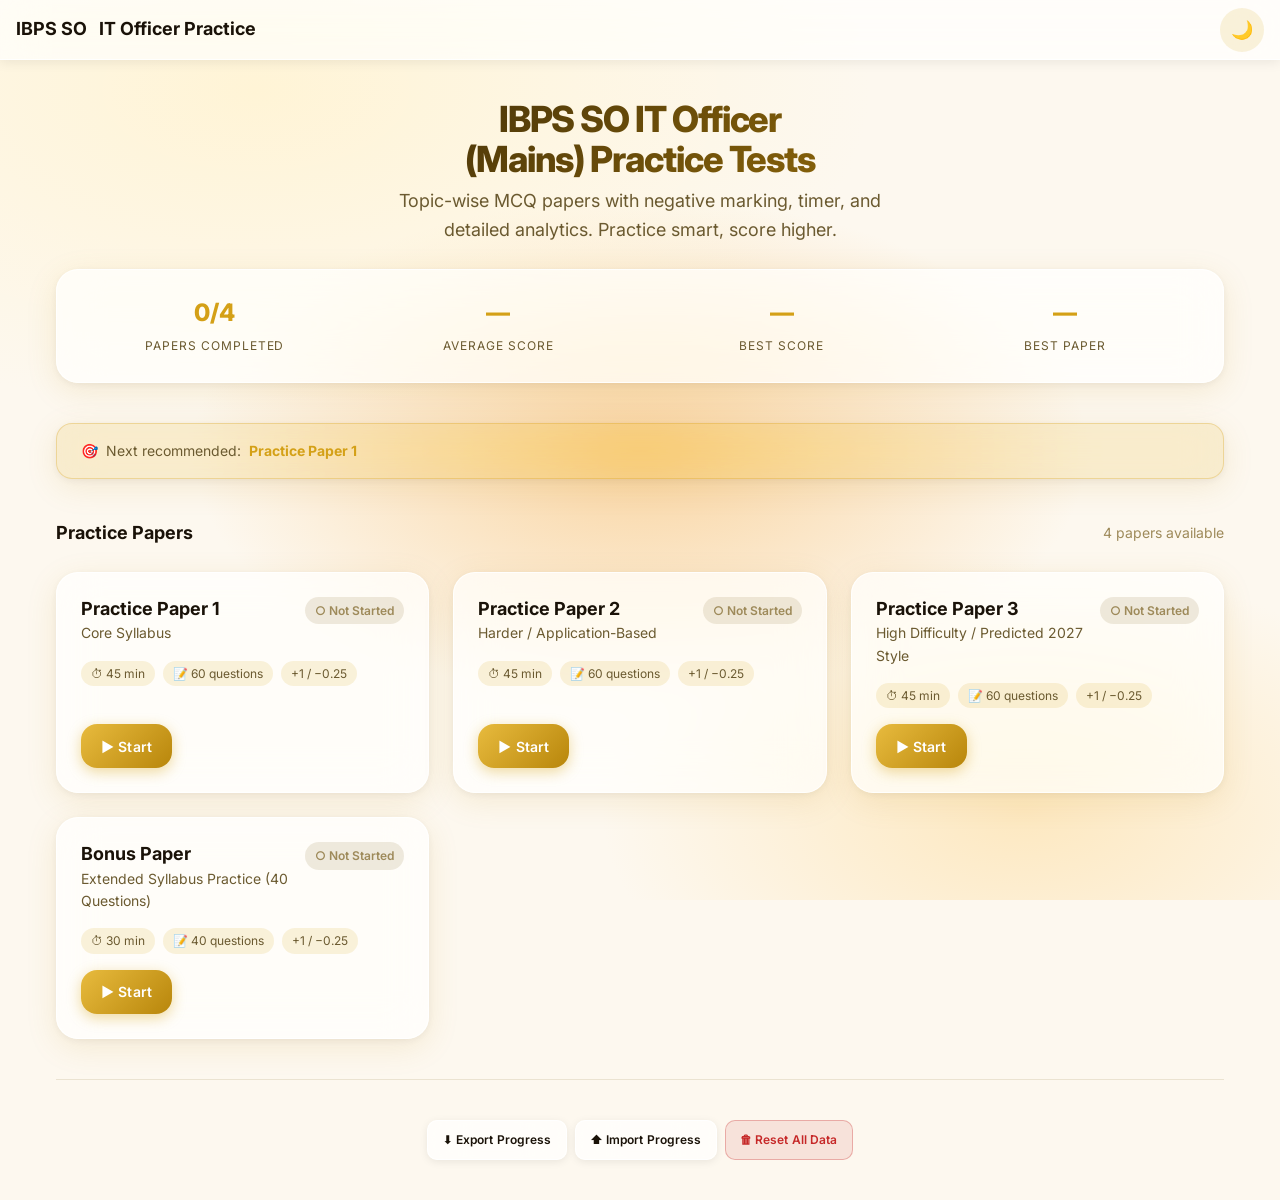
==== index.html @ 79eb33b2 "first commit" ====
<!DOCTYPE html>
<html lang="en" data-theme="light">
<head>
  <meta charset="UTF-8">
  <meta name="viewport" content="width=device-width, initial-scale=1, viewport-fit=cover">
  <meta name="description" content="IBPS SO IT Officer Mains Practice Tests – MCQ exam practice">
  <title>IBPS SO IT Officer – Practice Tests</title>
  <link rel="preconnect" href="https://fonts.googleapis.com">
  <link rel="preconnect" href="https://fonts.gstatic.com" crossorigin>
  <link href="https://fonts.googleapis.com/css2?family=Inter:wght@400;500;600;700;800;900&display=swap" rel="stylesheet">
  <link rel="stylesheet" href="css/style.css">
</head>
<body>

  <!-- Top Navigation -->
  <header class="topbar" role="banner">
    <a href="index.html" class="topbar-brand" aria-label="Home">
      <span>IBPS SO</span>&nbsp;IT Officer Practice
    </a>
    <div class="topbar-actions">
      <button class="theme-toggle" id="theme-toggle" aria-label="Toggle dark mode" title="Toggle dark/light mode">🌙</button>
    </div>
  </header>

  <!-- Hero -->
  <div class="container">
    <section class="home-hero" aria-labelledby="hero-title">
      <h1 id="hero-title">IBPS SO IT Officer<br>(Mains) Practice Tests</h1>
      <p>Topic-wise MCQ papers with negative marking, timer, and detailed analytics. Practice smart, score higher.</p>
    </section>

    <!-- Dynamic content renders here -->
    <main id="app" role="main" aria-live="polite">
      <!-- home.js renders here -->
    </main>
  </div>

  <!-- Toast container (injected by App) -->

  <script src="js/app.js"></script>
  <script src="js/home.js"></script>
</body>
</html>
---- css/style.css ----
/* ============================================================
   IBPS SO IT Officer – Mock Test
   css/style.css  |  All styles, light + dark, responsive
   ============================================================ */

/* ── 1. CSS Custom Properties ─────────────────────────────── */
:root {
  /* Gold accent palette */
  --gold-100: #fff8e7;
  --gold-200: #fcefc7;
  --gold-300: #f5d685;
  --gold-400: #e8bb3e;
  --gold-500: #d4a017;
  --gold-600: #b8860b;
  --gold-700: #8b6508;

  /* Neutral palette */
  --bg-base:        #fdf8ef;
  --bg-gradient-1:  #fff4d6;
  --bg-gradient-2:  #fde8c0;
  --bg-gradient-3:  #f9d4a0;

  --glass-bg:       rgba(255, 255, 255, 0.72);
  --glass-bg-dark:  rgba(255, 255, 255, 0.55);
  --glass-border:   rgba(255, 255, 255, 0.85);
  --glass-shadow:   0 8px 32px rgba(180, 130, 20, 0.12), 0 2px 8px rgba(0,0,0,0.06);
  --glass-blur:     blur(22px) saturate(160%);

  --text-primary:   #1a1208;
  --text-secondary: #6b5a30;
  --text-muted:     #9e8a5a;
  --text-on-gold:   #fff;

  /* Semantic */
  --accent:         var(--gold-500);
  --accent-hover:   var(--gold-600);
  --accent-light:   rgba(212, 160, 23, 0.14);
  --accent-glow:    0 0 0 3px rgba(212, 160, 23, 0.28);

  --success:   #2e7d32;
  --success-bg: rgba(46, 125, 50, 0.1);
  --danger:    #c62828;
  --danger-bg: rgba(198, 40, 40, 0.1);
  --warning:   #e65100;
  --warning-bg: rgba(230, 81, 0, 0.1);
  --info:      #1565c0;
  --info-bg:   rgba(21, 101, 192, 0.1);

  /* Palette dot states */
  --q-not-visited:  rgba(158, 138, 90, 0.18);
  --q-not-answered: #ef9a9a;
  --q-answered:     #a5d6a7;
  --q-marked:       #90caf9;
  --q-marked-answered: #ce93d8;

  /* Radius & spacing */
  --radius-sm:  10px;
  --radius-md:  16px;
  --radius-lg:  22px;
  --radius-xl:  28px;

  --space-xs:  4px;
  --space-sm:  8px;
  --space-md:  16px;
  --space-lg:  24px;
  --space-xl:  40px;

  /* Typography */
  --font: -apple-system, "SF Pro Display", "Inter", system-ui, sans-serif;
  --text-xs:   clamp(11px, 1.5vw, 12px);
  --text-sm:   clamp(13px, 1.8vw, 14px);
  --text-base: clamp(14px, 2vw,   16px);
  --text-md:   clamp(16px, 2.5vw, 18px);
  --text-lg:   clamp(20px, 3vw,   24px);
  --text-xl:   clamp(26px, 4vw,   36px);

  /* Transitions */
  --ease: cubic-bezier(0.25, 0.1, 0.25, 1);
  --trans-fast: 150ms var(--ease);
  --trans-base: 220ms var(--ease);
  --trans-slow: 350ms var(--ease);
}

/* ── Dark Mode ─────────────────────────────────────────────── */
[data-theme="dark"] {
  --bg-base:        #1a1408;
  --bg-gradient-1:  #1f180a;
  --bg-gradient-2:  #251c0c;
  --bg-gradient-3:  #2c2210;

  --glass-bg:       rgba(35, 25, 8, 0.78);
  --glass-bg-dark:  rgba(35, 25, 8, 0.65);
  --glass-border:   rgba(255, 220, 100, 0.12);
  --glass-shadow:   0 8px 32px rgba(0,0,0,0.5), 0 2px 8px rgba(0,0,0,0.3);

  --text-primary:   #f5e8c8;
  --text-secondary: #c8aa70;
  --text-muted:     #8a7250;

  --accent:         var(--gold-400);
  --accent-hover:   var(--gold-300);
  --accent-light:   rgba(232, 187, 62, 0.15);

  --q-not-visited:  rgba(255, 220, 100, 0.08);
  --q-not-answered: #b71c1c;
  --q-answered:     #1b5e20;
  --q-marked:       #0d47a1;
  --q-marked-answered: #6a1b9a;

  --success:    #81c784;
  --success-bg: rgba(129, 199, 132, 0.12);
  --danger:     #ef9a9a;
  --danger-bg:  rgba(239, 154, 154, 0.12);
  --warning:    #ffcc80;
  --warning-bg: rgba(255, 204, 128, 0.12);
  --info:       #90caf9;
  --info-bg:    rgba(144, 202, 249, 0.12);
}

/* ── 2. Reset & Base ──────────────────────────────────────── */
*, *::before, *::after { box-sizing: border-box; margin: 0; padding: 0; }

html {
  font-size: 16px;
  scroll-behavior: smooth;
  -webkit-text-size-adjust: 100%;
}

body {
  font-family: var(--font);
  font-size: var(--text-base);
  color: var(--text-primary);
  background: var(--bg-base);
  background-image:
    radial-gradient(ellipse 80% 60% at 20% 10%, var(--bg-gradient-1) 0%, transparent 60%),
    radial-gradient(ellipse 60% 50% at 80% 90%, var(--bg-gradient-2) 0%, transparent 55%),
    radial-gradient(ellipse 50% 40% at 50% 50%, var(--bg-gradient-3) 0%, transparent 70%);
  background-attachment: fixed;
  min-height: 100vh;
  line-height: 1.6;
  transition: background-color var(--trans-slow), color var(--trans-slow);
  -webkit-font-smoothing: antialiased;
}

a { color: var(--accent); text-decoration: none; transition: color var(--trans-fast); }
a:hover { color: var(--accent-hover); }

button { cursor: pointer; font-family: inherit; }
input, select, textarea { font-family: inherit; }

img, svg { max-width: 100%; display: block; }

:focus-visible {
  outline: 2px solid var(--accent);
  outline-offset: 3px;
  border-radius: var(--radius-sm);
}

/* Reduced motion */
@media (prefers-reduced-motion: reduce) {
  *, *::before, *::after {
    animation-duration: 0.01ms !important;
    transition-duration: 0.01ms !important;
  }
}

/* ── 3. Layout Helpers ────────────────────────────────────── */
.container {
  width: 100%;
  max-width: 1200px;
  margin-inline: auto;
  padding-inline: var(--space-md);
}

.sr-only {
  position: absolute; width: 1px; height: 1px;
  padding: 0; margin: -1px; overflow: hidden;
  clip: rect(0,0,0,0); white-space: nowrap; border: 0;
}

.flex { display: flex; }
.flex-col { flex-direction: column; }
.items-center { align-items: center; }
.justify-between { justify-content: space-between; }
.gap-sm { gap: var(--space-sm); }
.gap-md { gap: var(--space-md); }
.gap-lg { gap: var(--space-lg); }

/* ── 4. Glass Card ────────────────────────────────────────── */
.glass {
  background: var(--glass-bg);
  -webkit-backdrop-filter: var(--glass-blur);
  backdrop-filter: var(--glass-blur);
  border: 1px solid var(--glass-border);
  border-radius: var(--radius-lg);
  box-shadow: var(--glass-shadow);
}

/* Fallback when backdrop-filter unsupported */
@supports not (backdrop-filter: blur(1px)) {
  .glass {
    background: color-mix(in srgb, var(--bg-base) 90%, transparent);
    box-shadow: var(--glass-shadow);
  }
}

/* ── 5. Buttons ───────────────────────────────────────────── */
.btn {
  display: inline-flex;
  align-items: center;
  justify-content: center;
  gap: 6px;
  padding: 10px 20px;
  border: none;
  border-radius: var(--radius-md);
  font-size: var(--text-sm);
  font-weight: 600;
  letter-spacing: 0.01em;
  transition:
    transform var(--trans-fast),
    box-shadow var(--trans-base),
    background var(--trans-fast),
    color var(--trans-fast);
  min-height: 44px;
  white-space: nowrap;
  user-select: none;
}
.btn:active { transform: scale(0.97); }

.btn-primary {
  background: linear-gradient(135deg, var(--gold-400), var(--gold-600));
  color: var(--text-on-gold);
  box-shadow: 0 4px 14px rgba(212,160,23,0.4);
}
.btn-primary:hover {
  transform: translateY(-2px);
  box-shadow: 0 8px 20px rgba(212,160,23,0.5);
  background: linear-gradient(135deg, var(--gold-300), var(--gold-500));
}

.btn-secondary {
  background: var(--glass-bg);
  -webkit-backdrop-filter: var(--glass-blur);
  backdrop-filter: var(--glass-blur);
  color: var(--text-primary);
  border: 1px solid var(--glass-border);
  box-shadow: 0 2px 8px rgba(0,0,0,0.08);
}
.btn-secondary:hover {
  transform: translateY(-2px);
  box-shadow: 0 6px 16px rgba(0,0,0,0.12);
  background: var(--glass-bg-dark);
}

.btn-danger {
  background: var(--danger-bg);
  color: var(--danger);
  border: 1px solid color-mix(in srgb, var(--danger) 30%, transparent);
}
.btn-danger:hover {
  background: var(--danger);
  color: #fff;
  transform: translateY(-2px);
}

.btn-ghost {
  background: transparent;
  color: var(--text-secondary);
  border: 1px solid color-mix(in srgb, var(--text-secondary) 25%, transparent);
}
.btn-ghost:hover {
  background: var(--accent-light);
  color: var(--accent);
  border-color: var(--accent);
}

.btn-sm { padding: 8px 14px; font-size: var(--text-xs); min-height: 40px; border-radius: var(--radius-sm); }
@media (pointer: coarse), (max-width: 639px) {
  .btn-sm { min-height: 44px; padding: 10px 16px; }
}
.btn-lg { padding: 14px 28px; font-size: var(--text-md); min-height: 52px; border-radius: var(--radius-lg); }
.btn-full { width: 100%; }

.btn:disabled {
  opacity: 0.45;
  cursor: not-allowed;
  transform: none !important;
  box-shadow: none !important;
}

/* ── 6. Top Navigation Bar ────────────────────────────────── */
.topbar {
  position: sticky;
  top: 0;
  z-index: 100;
  background: var(--glass-bg);
  -webkit-backdrop-filter: var(--glass-blur);
  backdrop-filter: var(--glass-blur);
  border-bottom: 1px solid var(--glass-border);
  box-shadow: 0 2px 12px rgba(0,0,0,0.08);
  padding: 0 var(--space-md);
  height: 60px;
  display: flex;
  align-items: center;
  justify-content: space-between;
}

.topbar-brand {
  display: flex;
  align-items: center;
  gap: var(--space-sm);
  font-weight: 700;
  font-size: var(--text-md);
  color: var(--text-primary);
  text-decoration: none;
  min-width: 0;
  overflow: hidden;
  text-overflow: ellipsis;
  white-space: nowrap;
}
}
.topbar-brand span { color: var(--accent); }

.topbar-actions { display: flex; align-items: center; gap: var(--space-sm); }

/* Theme toggle */
.theme-toggle {
  width: 44px; height: 44px;
  border-radius: 50%;
  border: none;
  background: var(--accent-light);
  color: var(--text-primary);
  font-size: 18px;
  display: flex; align-items: center; justify-content: center;
  transition: background var(--trans-fast), transform var(--trans-fast);
}
.theme-toggle:hover {
  background: var(--accent);
  color: var(--text-on-gold);
  transform: rotate(20deg);
}

/* ── 7. HOME PAGE ─────────────────────────────────────────── */
.home-hero {
  padding: var(--space-xl) 0 var(--space-lg);
  text-align: center;
}
.home-hero h1 {
  font-size: var(--text-xl);
  font-weight: 800;
  letter-spacing: -0.03em;
  line-height: 1.1;
  margin-bottom: var(--space-sm);
  background: linear-gradient(135deg, var(--text-primary), var(--gold-600));
  -webkit-background-clip: text;
  -webkit-text-fill-color: transparent;
  background-clip: text;
}
[data-theme="dark"] .home-hero h1 {
  background: linear-gradient(135deg, var(--text-primary), var(--gold-300));
  -webkit-background-clip: text;
  background-clip: text;
}
.home-hero p {
  color: var(--text-secondary);
  font-size: var(--text-md);
  max-width: 540px;
  margin-inline: auto;
}

/* Dashboard summary strip */
.summary-strip {
  display: grid;
  grid-template-columns: repeat(auto-fit, minmax(160px, 1fr));
  gap: var(--space-md);
  margin-bottom: var(--space-xl);
  padding: var(--space-lg);
}
.summary-stat { text-align: center; }
.summary-stat-value {
  font-size: var(--text-lg);
  font-weight: 800;
  color: var(--accent);
  display: block;
}
.summary-stat-label {
  font-size: var(--text-xs);
  color: var(--text-secondary);
  text-transform: uppercase;
  letter-spacing: 0.08em;
  margin-top: 2px;
}

/* Recommended hint */
.recommendation {
  display: flex;
  align-items: center;
  gap: var(--space-sm);
  padding: var(--space-md) var(--space-lg);
  margin-bottom: var(--space-xl);
  background: var(--accent-light);
  border: 1px solid color-mix(in srgb, var(--accent) 30%, transparent);
  border-radius: var(--radius-md);
  font-size: var(--text-sm);
  color: var(--text-secondary);
}
.recommendation strong { color: var(--accent); }

/* Section header */
.section-header {
  display: flex;
  align-items: center;
  justify-content: space-between;
  margin-bottom: var(--space-lg);
}
.section-title {
  font-size: var(--text-md);
  font-weight: 700;
  color: var(--text-primary);
}

/* Paper cards grid */
.papers-grid {
  display: grid;
  grid-template-columns: 1fr;
  gap: var(--space-lg);
  margin-bottom: var(--space-xl);
}
@media (min-width: 640px) {
  .papers-grid { grid-template-columns: repeat(2, 1fr); }
}
@media (min-width: 1024px) {
  .papers-grid { grid-template-columns: repeat(3, 1fr); }
}

.paper-card {
  padding: var(--space-lg);
  display: flex;
  flex-direction: column;
  gap: var(--space-md);
  transition: transform var(--trans-base), box-shadow var(--trans-base);
  position: relative;
  overflow: hidden;
}
.paper-card::before {
  content: '';
  position: absolute;
  top: 0; left: 0; right: 0;
  height: 3px;
  background: linear-gradient(90deg, var(--gold-400), var(--gold-600));
  opacity: 0;
  transition: opacity var(--trans-base);
}
.paper-card:hover {
  transform: translateY(-4px);
  box-shadow: 0 16px 40px rgba(180,130,20,0.18), 0 4px 12px rgba(0,0,0,0.08);
}
.paper-card:hover::before { opacity: 1; }

.card-header { display: flex; align-items: flex-start; justify-content: space-between; gap: var(--space-sm); }
.card-title {
  font-size: var(--text-md);
  font-weight: 700;
  color: var(--text-primary);
  line-height: 1.3;
}
.card-subtitle {
  font-size: var(--text-sm);
  color: var(--text-secondary);
  margin-top: 2px;
}

/* Status badge */
.status-badge {
  display: inline-flex;
  align-items: center;
  gap: 4px;
  padding: 4px 10px;
  border-radius: 100px;
  font-size: var(--text-xs);
  font-weight: 600;
  white-space: nowrap;
  flex-shrink: 0;
}
.badge-not-started { background: var(--q-not-visited); color: var(--text-muted); }
.badge-in-progress { background: var(--warning-bg); color: var(--warning); }
.badge-completed   { background: var(--success-bg);  color: var(--success); }

/* Best score ribbon */
.best-score-badge {
  display: inline-flex;
  align-items: center;
  gap: 4px;
  padding: 3px 8px;
  background: linear-gradient(135deg, var(--gold-200), var(--gold-100));
  border: 1px solid var(--gold-300);
  border-radius: 100px;
  font-size: var(--text-xs);
  font-weight: 600;
  color: var(--gold-700);
}
[data-theme="dark"] .best-score-badge {
  background: linear-gradient(135deg, rgba(212,160,23,0.2), rgba(212,160,23,0.08));
  border-color: rgba(212,160,23,0.4);
  color: var(--gold-300);
}

/* Card meta row */
.card-meta {
  display: flex;
  flex-wrap: wrap;
  gap: var(--space-sm);
}
.meta-chip {
  display: inline-flex;
  align-items: center;
  gap: 4px;
  padding: 3px 10px;
  background: var(--accent-light);
  border-radius: 100px;
  font-size: var(--text-xs);
  color: var(--text-secondary);
}

/* Score display on completed card */
.card-score {
  display: flex;
  align-items: baseline;
  gap: 6px;
  padding: var(--space-sm) var(--space-md);
  background: var(--success-bg);
  border-radius: var(--radius-sm);
  border: 1px solid color-mix(in srgb, var(--success) 25%, transparent);
}
.card-score-value {
  font-size: var(--text-lg);
  font-weight: 800;
  color: var(--success);
}
.card-score-label { font-size: var(--text-xs); color: var(--text-secondary); }

/* Progress bar in card */
.progress-bar-wrap {
  height: 6px;
  background: var(--q-not-visited);
  border-radius: 100px;
  overflow: hidden;
}
.progress-bar-fill {
  height: 100%;
  background: linear-gradient(90deg, var(--gold-400), var(--gold-600));
  border-radius: 100px;
  transition: width var(--trans-slow);
}

.card-actions { display: flex; flex-wrap: wrap; gap: var(--space-sm); margin-top: auto; }

/* Attempt history */
.attempt-history {
  margin-top: var(--space-sm);
  padding: var(--space-sm) var(--space-md);
  background: var(--accent-light);
  border-radius: var(--radius-sm);
  font-size: var(--text-xs);
  color: var(--text-secondary);
}
.attempt-history summary { cursor: pointer; color: var(--accent); font-weight: 600; }
.attempt-list { margin-top: var(--space-xs); list-style: none; display: flex; flex-direction: column; gap: 2px; }
.attempt-item { display: flex; justify-content: space-between; padding: 2px 0; border-bottom: 1px solid color-mix(in srgb, var(--text-muted) 15%, transparent); }

/* Home footer */
.home-footer {
  display: flex;
  flex-wrap: wrap;
  align-items: center;
  justify-content: center;
  gap: var(--space-sm);
  padding: var(--space-xl) 0;
  border-top: 1px solid color-mix(in srgb, var(--text-muted) 20%, transparent);
  margin-top: var(--space-xl);
}

/* ── 8. TEST PAGE ─────────────────────────────────────────── */
/* Timer bar */
.test-topbar {
  position: sticky;
  top: 0;
  z-index: 100;
  display: flex;
  align-items: center;
  justify-content: space-between;
  padding: 0 var(--space-md);
  height: 60px;
  gap: var(--space-md);
  background: var(--glass-bg);
  -webkit-backdrop-filter: var(--glass-blur);
  backdrop-filter: var(--glass-blur);
  border-bottom: 1px solid var(--glass-border);
  box-shadow: 0 2px 12px rgba(0,0,0,0.08);
}

.test-title {
  font-size: var(--text-sm);
  font-weight: 700;
  color: var(--text-primary);
  overflow: hidden;
  text-overflow: ellipsis;
  white-space: nowrap;
  flex: 1;
  min-width: 0;
}

.timer-display {
  display: flex;
  align-items: center;
  gap: 6px;
  padding: 6px 14px;
  border-radius: var(--radius-md);
  background: var(--accent-light);
  border: 1px solid color-mix(in srgb, var(--accent) 25%, transparent);
  font-size: var(--text-md);
  font-weight: 800;
  color: var(--accent);
  font-variant-numeric: tabular-nums;
  letter-spacing: 0.04em;
  min-width: 100px;
  justify-content: center;
  flex-shrink: 0;
  transition: background var(--trans-base), color var(--trans-base);
}
.timer-display.warning {
  background: var(--warning-bg);
  color: var(--warning);
  border-color: color-mix(in srgb, var(--warning) 30%, transparent);
  animation: pulse-timer 1s ease-in-out infinite;
}
.timer-display.danger {
  background: var(--danger-bg);
  color: var(--danger);
  border-color: color-mix(in srgb, var(--danger) 30%, transparent);
  animation: pulse-timer 0.5s ease-in-out infinite;
}

@keyframes pulse-timer {
  0%, 100% { opacity: 1; }
  50%       { opacity: 0.65; }
}
@media (prefers-reduced-motion: reduce) {
  .timer-display.warning, .timer-display.danger { animation: none; }
}

/* Live counters */
.live-counters {
  display: flex;
  gap: var(--space-sm);
  flex-shrink: 0;
}
.counter-chip {
  display: inline-flex;
  align-items: center;
  gap: 4px;
  padding: 4px 10px;
  border-radius: 100px;
  font-size: var(--text-xs);
  font-weight: 600;
  border: 1px solid;
}
.counter-answered  { background: var(--success-bg);  color: var(--success);  border-color: color-mix(in srgb, var(--success) 30%, transparent); }
.counter-unanswered{ background: var(--danger-bg);   color: var(--danger);   border-color: color-mix(in srgb, var(--danger) 30%, transparent); }
.counter-marked    { background: var(--info-bg);     color: var(--info);     border-color: color-mix(in srgb, var(--info) 30%, transparent); }

/* Section tabs */
.section-tabs {
  display: flex;
  flex-wrap: wrap;
  gap: var(--space-xs);
  padding: var(--space-md);
  overflow-x: auto;
  scrollbar-width: none;
  -ms-overflow-style: none;
}
.section-tabs::-webkit-scrollbar { display: none; }

.section-tab {
  padding: 8px 18px;
  border-radius: 100px;
  border: 1px solid color-mix(in srgb, var(--text-muted) 30%, transparent);
  background: transparent;
  color: var(--text-secondary);
  font-size: var(--text-sm);
  font-weight: 500;
  transition: all var(--trans-fast);
  white-space: nowrap;
  min-height: 44px;
  display: inline-flex;
  align-items: center;
  justify-content: center;
}
.section-tab:hover {
  background: var(--accent-light);
  color: var(--accent);
  border-color: var(--accent);
}
.section-tab.active {
  background: var(--accent);
  color: var(--text-on-gold);
  border-color: var(--accent);
  font-weight: 700;
}

/* Two column layout for test */
.test-layout {
  display: grid;
  grid-template-columns: 1fr;
  gap: 0;
  min-height: calc(100vh - 60px);
}
@media (min-width: 1024px) {
  .test-layout {
    grid-template-columns: 1fr 320px;
    align-items: start;
  }
}

/* Question area */
.question-area {
  padding: var(--space-lg);
  flex: 1;
}

.question-wrapper {
  padding: var(--space-lg) var(--space-xl);
  margin-bottom: var(--space-lg);
}

.question-number {
  font-size: var(--text-xs);
  font-weight: 700;
  text-transform: uppercase;
  letter-spacing: 0.1em;
  color: var(--accent);
  margin-bottom: var(--space-sm);
  display: block;
}

.question-text {
  font-size: var(--text-md);
  font-weight: 500;
  color: var(--text-primary);
  line-height: 1.65;
  margin-bottom: var(--space-lg);
  overflow-wrap: break-word;
  word-break: break-word;
}

/* Options */
.options-list {
  display: flex;
  flex-direction: column;
  gap: var(--space-sm);
  list-style: none;
}

.option-item {
  display: flex;
  align-items: flex-start;
  gap: var(--space-md);
  padding: var(--space-md) var(--space-lg);
  border-radius: var(--radius-md);
  border: 1.5px solid color-mix(in srgb, var(--text-muted) 20%, transparent);
  background: var(--glass-bg);
  cursor: pointer;
  transition: all var(--trans-fast);
  min-height: 52px;
  user-select: none;
}
.option-item:hover {
  border-color: var(--accent);
  background: var(--accent-light);
  transform: translateX(4px);
}
.option-item:active { transform: scale(0.99); }
.option-item.selected {
  border-color: var(--accent);
  background: var(--accent-light);
  box-shadow: var(--accent-glow);
}

.option-key {
  display: inline-flex;
  align-items: center;
  justify-content: center;
  width: 28px; height: 28px;
  border-radius: 50%;
  background: var(--accent-light);
  color: var(--accent);
  font-size: var(--text-xs);
  font-weight: 800;
  flex-shrink: 0;
  margin-top: 1px;
  border: 1.5px solid color-mix(in srgb, var(--accent) 30%, transparent);
  transition: all var(--trans-fast);
}
.option-item.selected .option-key {
  background: var(--accent);
  color: var(--text-on-gold);
  border-color: var(--accent);
}

.option-text {
  flex: 1;
  font-size: var(--text-base);
  color: var(--text-primary);
  line-height: 1.5;
  padding-top: 2px;
  overflow-wrap: break-word;
  word-break: break-word;
}

/* Question nav buttons */
.question-nav {
  display: flex;
  align-items: center;
  flex-wrap: wrap;
  gap: var(--space-sm);
  padding: var(--space-md);
}

/* Mark for review */
.btn-mark {
  background: var(--info-bg);
  color: var(--info);
  border: 1px solid color-mix(in srgb, var(--info) 30%, transparent);
}
.btn-mark:hover, .btn-mark.active {
  background: var(--info);
  color: #fff;
}

/* Sticky bottom nav on mobile */
.sticky-nav-bottom {
  display: none;
  position: fixed;
  bottom: 0; left: 0; right: 0;
  z-index: 90;
  padding: var(--space-sm) var(--space-md);
  background: var(--glass-bg);
  -webkit-backdrop-filter: var(--glass-blur);
  backdrop-filter: var(--glass-blur);
  border-top: 1px solid var(--glass-border);
  box-shadow: 0 -4px 16px rgba(0,0,0,0.1);
  gap: var(--space-sm);
  padding-bottom: max(var(--space-sm), env(safe-area-inset-bottom));
}
@media (max-width: 1023px) {
  .sticky-nav-bottom { display: flex; }
  .question-nav { display: none; }
  .question-area { padding-bottom: 80px; }
}
@media (max-width: 480px) {
  .sticky-nav-bottom {
    padding: var(--space-xs) 6px;
    gap: 4px;
  }
  .sticky-nav-bottom .btn {
    padding: 6px 8px;
    font-size: 12px;
    min-height: 44px;
  }
}

/* Palette / sidebar */
.palette-sidebar {
  position: sticky;
  top: 60px;
  height: calc(100vh - 60px);
  overflow-y: auto;
  padding: var(--space-lg);
  border-left: 1px solid var(--glass-border);
  background: var(--glass-bg);
  -webkit-backdrop-filter: var(--glass-blur);
  backdrop-filter: var(--glass-blur);
  scrollbar-width: thin;
  scrollbar-color: var(--gold-300) transparent;
  display: flex;
  flex-direction: column;
  gap: var(--space-lg);
}

.palette-title {
  font-size: var(--text-sm);
  font-weight: 700;
  color: var(--text-secondary);
  text-transform: uppercase;
  letter-spacing: 0.08em;
}

.palette-close-btn {
  display: none;
  background: transparent;
  border: none;
  font-size: 18px;
  color: var(--text-muted);
  cursor: pointer;
  padding: 4px 8px;
  border-radius: var(--radius-sm);
}
.palette-close-btn:hover {
  background: var(--accent-light);
  color: var(--text-primary);
}
@media (max-width: 1023px) {
  .palette-close-btn { display: inline-flex; align-items: center; justify-content: center; }
}

/* Palette legend */
.palette-legend {
  display: grid;
  grid-template-columns: 1fr 1fr;
  gap: var(--space-xs) var(--space-sm);
}
.legend-item {
  display: flex;
  align-items: center;
  gap: 6px;
  font-size: var(--text-xs);
  color: var(--text-secondary);
}
.legend-dot {
  width: 12px; height: 12px;
  border-radius: 3px;
  flex-shrink: 0;
}
.dot-not-visited   { background: var(--q-not-visited); border: 1px solid var(--text-muted); }
.dot-not-answered  { background: var(--q-not-answered); }
.dot-answered      { background: var(--q-answered); }
.dot-marked        { background: var(--q-marked); }
.dot-marked-answered { background: var(--q-marked-answered); }

/* Palette grid */
.palette-grid {
  display: grid;
  grid-template-columns: repeat(5, 1fr);
  gap: 6px;
}

.palette-btn {
  aspect-ratio: 1;
  border-radius: var(--radius-sm);
  border: none;
  font-size: var(--text-xs);
  font-weight: 700;
  cursor: pointer;
  transition: all var(--trans-fast);
  min-height: 44px;
  min-width: 44px;
  display: flex;
  align-items: center;
  justify-content: center;
  color: var(--text-primary);
}
.palette-btn:hover { transform: scale(1.12); box-shadow: 0 4px 12px rgba(0,0,0,0.2); }
.palette-btn.current { ring: 2px solid var(--accent); box-shadow: 0 0 0 3px var(--accent), 0 4px 12px rgba(0,0,0,0.2); }

.palette-btn.state-not-visited  { background: var(--q-not-visited); }
.palette-btn.state-not-answered { background: var(--q-not-answered); color: #fff; }
.palette-btn.state-answered     { background: var(--q-answered); color: #1b5e20; }
.palette-btn.state-marked       { background: var(--q-marked); color: #0d47a1; }
.palette-btn.state-marked-answered { background: var(--q-marked-answered); color: #4a148c; }

[data-theme="dark"] .palette-btn.state-answered { color: #c8e6c9; }
[data-theme="dark"] .palette-btn.state-marked   { color: #bbdefb; }
[data-theme="dark"] .palette-btn.state-marked-answered { color: #e1bee7; }

/* Submit button in sidebar */
.palette-submit-area { margin-top: auto; }

/* Mobile palette toggle */
.palette-toggle-btn {
  position: fixed;
  bottom: 72px;
  right: var(--space-md);
  z-index: 95;
  width: 50px; height: 50px;
  border-radius: 50%;
  border: none;
  background: linear-gradient(135deg, var(--gold-400), var(--gold-600));
  color: var(--text-on-gold);
  font-size: 20px;
  box-shadow: 0 4px 16px rgba(212,160,23,0.5);
  display: none;
  align-items: center;
  justify-content: center;
  transition: all var(--trans-fast);
}
@media (max-width: 1023px) {
  .palette-toggle-btn { display: flex; }
  .palette-sidebar {
    position: fixed;
    right: 0; top: 60px;
    width: 320px;
    max-width: 90vw;
    transform: translateX(100%);
    transition: transform var(--trans-base);
    z-index: 90;
    height: calc(100vh - 60px);
    box-shadow: -8px 0 32px rgba(0,0,0,0.2);
  }
  .palette-sidebar.open { transform: translateX(0); }
  .palette-overlay {
    display: none;
    position: fixed;
    inset: 0;
    z-index: 89;
    background: rgba(0,0,0,0.3);
  }
  .palette-overlay.show { display: block; }
}

/* ── 9. MODALS ────────────────────────────────────────────── */
.modal-backdrop {
  position: fixed;
  inset: 0;
  z-index: 200;
  background: rgba(0, 0, 0, 0.45);
  -webkit-backdrop-filter: blur(4px);
  backdrop-filter: blur(4px);
  display: flex;
  align-items: center;
  justify-content: center;
  padding: var(--space-md);
  opacity: 0;
  pointer-events: none;
  transition: opacity var(--trans-base);
}
.modal-backdrop.show {
  opacity: 1;
  pointer-events: auto;
}

.modal-box {
  background: var(--glass-bg);
  -webkit-backdrop-filter: var(--glass-blur);
  backdrop-filter: var(--glass-blur);
  border: 1px solid var(--glass-border);
  border-radius: var(--radius-xl);
  box-shadow: 0 24px 60px rgba(0,0,0,0.25);
  padding: var(--space-xl);
  max-width: 480px;
  width: 100%;
  transform: scale(0.94) translateY(20px);
  transition: transform var(--trans-base);
}
.modal-backdrop.show .modal-box {
  transform: scale(1) translateY(0);
}

.modal-title {
  font-size: var(--text-lg);
  font-weight: 800;
  margin-bottom: var(--space-md);
  color: var(--text-primary);
}
.modal-body { margin-bottom: var(--space-lg); color: var(--text-secondary); }
.modal-actions { display: flex; gap: var(--space-sm); justify-content: flex-end; flex-wrap: wrap; }

/* Modal stats grid */
.modal-stats {
  display: grid;
  grid-template-columns: repeat(3, 1fr);
  gap: var(--space-sm);
  margin-bottom: var(--space-lg);
}
.modal-stat {
  text-align: center;
  padding: var(--space-sm);
  border-radius: var(--radius-sm);
  background: var(--accent-light);
}
.modal-stat-val { font-size: var(--text-md); font-weight: 800; color: var(--accent); }
.modal-stat-lbl { font-size: var(--text-xs); color: var(--text-secondary); }

/* ── 10. RESULT PAGE ──────────────────────────────────────── */
.result-page { padding: var(--space-xl) 0; }

/* Score hero card */
.score-hero {
  padding: var(--space-xl);
  text-align: center;
  margin-bottom: var(--space-xl);
  position: relative;
  overflow: hidden;
}
.score-hero::before {
  content: '';
  position: absolute;
  inset: 0;
  background: radial-gradient(ellipse 60% 50% at 50% 50%, rgba(212,160,23,0.08) 0%, transparent 70%);
  pointer-events: none;
}
.score-label {
  font-size: var(--text-xs);
  font-weight: 700;
  text-transform: uppercase;
  letter-spacing: 0.12em;
  color: var(--text-muted);
  margin-bottom: var(--space-sm);
}
.score-main {
  font-size: clamp(48px, 10vw, 80px);
  font-weight: 900;
  letter-spacing: -0.04em;
  line-height: 1;
  color: var(--accent);
  margin-bottom: 4px;
}
.score-total {
  font-size: var(--text-md);
  color: var(--text-secondary);
  margin-bottom: var(--space-md);
}
.score-pct {
  display: inline-block;
  font-size: var(--text-lg);
  font-weight: 800;
  padding: var(--space-xs) var(--space-md);
  border-radius: 100px;
  margin-bottom: var(--space-lg);
}
.score-pct.pct-high { background: var(--success-bg); color: var(--success); }
.score-pct.pct-mid  { background: var(--warning-bg); color: var(--warning); }
.score-pct.pct-low  { background: var(--danger-bg);  color: var(--danger); }

/* Result stats grid */
.result-stats-grid {
  display: grid;
  grid-template-columns: repeat(auto-fit, minmax(100px, 1fr));
  gap: var(--space-md);
  max-width: 600px;
  margin-inline: auto;
}
.result-stat {
  padding: var(--space-md);
  border-radius: var(--radius-md);
  text-align: center;
  border: 1px solid;
}
.result-stat.stat-correct  { border-color: color-mix(in srgb, var(--success) 30%, transparent); background: var(--success-bg); }
.result-stat.stat-wrong    { border-color: color-mix(in srgb, var(--danger) 30%, transparent);  background: var(--danger-bg); }
.result-stat.stat-unatt    { border-color: color-mix(in srgb, var(--text-muted) 20%, transparent); background: var(--accent-light); }
.result-stat.stat-penalty  { border-color: color-mix(in srgb, var(--warning) 30%, transparent); background: var(--warning-bg); }
.result-stat.stat-accuracy { border-color: color-mix(in srgb, var(--info) 30%, transparent);    background: var(--info-bg); }
.result-stat.stat-time     { border-color: color-mix(in srgb, var(--text-muted) 20%, transparent); background: var(--accent-light); }

.result-stat-val {
  font-size: var(--text-lg);
  font-weight: 800;
  display: block;
  margin-bottom: 2px;
}
.stat-correct .result-stat-val  { color: var(--success); }
.stat-wrong   .result-stat-val  { color: var(--danger); }
.stat-unatt   .result-stat-val  { color: var(--text-secondary); }
.stat-penalty .result-stat-val  { color: var(--warning); }
.stat-accuracy .result-stat-val { color: var(--info); }
.stat-time    .result-stat-val  { color: var(--accent); }

.result-stat-lbl { font-size: var(--text-xs); color: var(--text-muted); }

/* Section: subject-wise table */
.section-box {
  padding: var(--space-lg) var(--space-xl);
  margin-bottom: var(--space-xl);
}
.section-box-title {
  font-size: var(--text-md);
  font-weight: 700;
  margin-bottom: var(--space-lg);
  color: var(--text-primary);
  display: flex;
  align-items: center;
  gap: var(--space-sm);
}

.subj-table {
  width: 100%;
  border-collapse: collapse;
  font-size: var(--text-sm);
  margin-bottom: var(--space-md);
}
.subj-table th {
  text-align: left;
  padding: var(--space-sm) var(--space-md);
  font-size: var(--text-xs);
  font-weight: 700;
  text-transform: uppercase;
  letter-spacing: 0.08em;
  color: var(--text-muted);
  border-bottom: 1px solid color-mix(in srgb, var(--text-muted) 20%, transparent);
}
.subj-table td {
  padding: var(--space-sm) var(--space-md);
  border-bottom: 1px solid color-mix(in srgb, var(--text-muted) 10%, transparent);
  color: var(--text-primary);
  vertical-align: middle;
}
.subj-table tr:last-child td { border-bottom: none; }
.subj-table tr.highlight-best td { background: var(--success-bg); }
.subj-table tr.highlight-worst td { background: var(--danger-bg); }

/* Bar in table */
.subj-bar-wrap {
  height: 8px;
  background: color-mix(in srgb, var(--text-muted) 15%, transparent);
  border-radius: 100px;
  overflow: hidden;
  min-width: 60px;
}
.subj-bar-fill {
  height: 100%;
  border-radius: 100px;
  background: linear-gradient(90deg, var(--gold-400), var(--gold-600));
  transition: width var(--trans-slow);
}
.subj-bar-fill.bar-danger { background: linear-gradient(90deg, #ef9a9a, #c62828); }
.subj-bar-fill.bar-warning { background: linear-gradient(90deg, #ffcc80, #e65100); }

/* Answer review */
.review-filters {
  display: flex;
  flex-wrap: wrap;
  gap: var(--space-xs);
  margin-bottom: var(--space-lg);
}
.filter-btn {
  padding: 8px 16px;
  border-radius: 100px;
  border: 1px solid color-mix(in srgb, var(--text-muted) 30%, transparent);
  background: transparent;
  color: var(--text-secondary);
  font-size: var(--text-xs);
  font-weight: 600;
  cursor: pointer;
  transition: all var(--trans-fast);
  min-height: 44px;
  display: inline-flex;
  align-items: center;
  justify-content: center;
}
.filter-btn:hover { border-color: var(--accent); color: var(--accent); }
.filter-btn.active {
  background: var(--accent);
  color: var(--text-on-gold);
  border-color: var(--accent);
}

/* Review question card */
.review-card {
  padding: var(--space-lg);
  margin-bottom: var(--space-md);
  border-radius: var(--radius-md);
  background: var(--glass-bg);
  border: 1px solid var(--glass-border);
  transition: box-shadow var(--trans-fast);
}
.review-card.card-correct { border-left: 4px solid var(--success); }
.review-card.card-wrong   { border-left: 4px solid var(--danger); }
.review-card.card-unatt   { border-left: 4px solid var(--text-muted); }

.review-q-header {
  display: flex;
  align-items: flex-start;
  justify-content: space-between;
  gap: var(--space-sm);
  margin-bottom: var(--space-md);
}
.review-q-num {
  font-size: var(--text-xs);
  font-weight: 700;
  color: var(--accent);
  flex-shrink: 0;
}
.review-status-tag {
  display: inline-flex;
  align-items: center;
  gap: 4px;
  padding: 3px 10px;
  border-radius: 100px;
  font-size: var(--text-xs);
  font-weight: 700;
  flex-shrink: 0;
}
.tag-correct { background: var(--success-bg); color: var(--success); }
.tag-wrong   { background: var(--danger-bg);  color: var(--danger); }
.tag-unatt   { background: var(--accent-light); color: var(--text-muted); }
.tag-marked  { background: var(--info-bg); color: var(--info); }

.review-q-text {
  font-size: var(--text-base);
  color: var(--text-primary);
  margin-bottom: var(--space-md);
  line-height: 1.6;
  overflow-wrap: break-word;
  word-break: break-word;
}

.review-options {
  display: flex;
  flex-direction: column;
  gap: var(--space-xs);
}
.review-opt {
  display: flex;
  align-items: center;
  gap: var(--space-sm);
  padding: var(--space-sm) var(--space-md);
  border-radius: var(--radius-sm);
  font-size: var(--text-sm);
  border: 1px solid transparent;
}
.review-opt.opt-correct {
  background: var(--success-bg);
  border-color: color-mix(in srgb, var(--success) 30%, transparent);
  color: var(--success);
  font-weight: 600;
}
.review-opt.opt-wrong {
  background: var(--danger-bg);
  border-color: color-mix(in srgb, var(--danger) 30%, transparent);
  color: var(--danger);
  font-weight: 600;
}
.review-opt.opt-selected-wrong {
  background: var(--danger-bg);
  border-color: var(--danger);
}
.opt-icon { font-size: 14px; flex-shrink: 0; }
.opt-key-label {
  font-size: var(--text-xs);
  font-weight: 800;
  min-width: 20px;
  color: inherit;
}

/* Collapsible */
.collapsible > summary {
  cursor: pointer;
  list-style: none;
  display: flex;
  align-items: center;
  justify-content: space-between;
  padding: var(--space-md) var(--space-lg);
  border-radius: var(--radius-md);
  background: var(--glass-bg);
  border: 1px solid var(--glass-border);
  font-weight: 700;
  color: var(--text-primary);
  user-select: none;
  transition: background var(--trans-fast);
}
.collapsible > summary:hover { background: var(--accent-light); }
.collapsible > summary::-webkit-details-marker { display: none; }
.collapsible[open] > summary { border-radius: var(--radius-md) var(--radius-md) 0 0; }

.collapsible-content {
  padding: var(--space-lg);
  border: 1px solid var(--glass-border);
  border-top: none;
  border-radius: 0 0 var(--radius-md) var(--radius-md);
  background: color-mix(in srgb, var(--glass-bg) 70%, transparent);
}

/* Attempt history on result */
.attempt-history-list {
  display: flex;
  flex-direction: column;
  gap: var(--space-xs);
}
.attempt-row {
  display: flex;
  align-items: center;
  justify-content: space-between;
  padding: var(--space-sm) var(--space-md);
  border-radius: var(--radius-sm);
  background: var(--accent-light);
  font-size: var(--text-sm);
}
.attempt-row.current-attempt {
  background: color-mix(in srgb, var(--accent) 15%, transparent);
  border: 1px solid color-mix(in srgb, var(--accent) 30%, transparent);
  font-weight: 600;
}

/* Result actions */
.result-actions {
  display: flex;
  flex-wrap: wrap;
  gap: var(--space-sm);
  justify-content: center;
  padding: var(--space-xl) 0;
}

/* ── 11. TOAST NOTIFICATIONS ──────────────────────────────── */
.toast-container {
  position: fixed;
  bottom: var(--space-lg);
  right: var(--space-lg);
  z-index: 300;
  display: flex;
  flex-direction: column;
  gap: var(--space-sm);
  pointer-events: none;
}
.toast {
  padding: var(--space-sm) var(--space-lg);
  border-radius: var(--radius-md);
  background: var(--glass-bg);
  -webkit-backdrop-filter: var(--glass-blur);
  backdrop-filter: var(--glass-blur);
  border: 1px solid var(--glass-border);
  box-shadow: var(--glass-shadow);
  font-size: var(--text-sm);
  font-weight: 500;
  color: var(--text-primary);
  transform: translateY(20px);
  opacity: 0;
  animation: toast-in 0.3s var(--ease) forwards;
  pointer-events: auto;
  max-width: 320px;
}
.toast.toast-out { animation: toast-out 0.3s var(--ease) forwards; }
.toast-success { border-color: color-mix(in srgb, var(--success) 40%, transparent); }
.toast-error   { border-color: color-mix(in srgb, var(--danger) 40%, transparent); }

@keyframes toast-in {
  to { transform: translateY(0); opacity: 1; }
}
@keyframes toast-out {
  to { transform: translateY(20px); opacity: 0; }
}

/* ── 12. LOADING STATE ────────────────────────────────────── */
.loading-screen {
  display: flex;
  flex-direction: column;
  align-items: center;
  justify-content: center;
  min-height: 60vh;
  gap: var(--space-lg);
}
.spinner {
  width: 48px; height: 48px;
  border: 4px solid var(--accent-light);
  border-top-color: var(--accent);
  border-radius: 50%;
  animation: spin 0.8s linear infinite;
}
@keyframes spin { to { transform: rotate(360deg); } }
.loading-text {
  color: var(--text-secondary);
  font-size: var(--text-md);
}

/* Error screen */
.error-screen {
  display: flex;
  flex-direction: column;
  align-items: center;
  justify-content: center;
  min-height: 60vh;
  gap: var(--space-md);
  text-align: center;
  padding: var(--space-xl);
}
.error-icon { font-size: 48px; }
.error-title { font-size: var(--text-lg); font-weight: 700; color: var(--danger); }
.error-message { color: var(--text-secondary); max-width: 480px; line-height: 1.6; }
.error-code {
  font-family: ui-monospace, monospace;
  font-size: var(--text-xs);
  padding: var(--space-sm) var(--space-md);
  background: var(--accent-light);
  border-radius: var(--radius-sm);
  color: var(--text-secondary);
  max-width: 100%;
  word-break: break-all;
}

/* ── 13. UTILITY ──────────────────────────────────────────── */
.text-center { text-align: center; }
.text-muted  { color: var(--text-muted); }
.text-accent { color: var(--accent); }
.text-success{ color: var(--success); }
.text-danger { color: var(--danger); }

.mt-sm { margin-top: var(--space-sm); }
.mt-md { margin-top: var(--space-md); }
.mt-lg { margin-top: var(--space-lg); }
.mb-lg { margin-bottom: var(--space-lg); }

.hidden { display: none !important; }
.visually-hidden { @extend .sr-only; }

/* Divider */
.divider {
  height: 1px;
  background: color-mix(in srgb, var(--text-muted) 20%, transparent);
  margin: var(--space-lg) 0;
}

/* Scrollbar styling for supported browsers */
.palette-sidebar::-webkit-scrollbar { width: 4px; }
.palette-sidebar::-webkit-scrollbar-track { background: transparent; }
.palette-sidebar::-webkit-scrollbar-thumb { background: var(--gold-300); border-radius: 100px; }

/* Safe area for iOS notch */
@supports (padding-bottom: env(safe-area-inset-bottom)) {
  .sticky-nav-bottom {
    padding-bottom: calc(var(--space-sm) + env(safe-area-inset-bottom));
  }
}

/* Mobile adjustments */
@media (max-width: 639px) {
  .container { padding-inline: var(--space-sm); }
  .summary-strip { padding: var(--space-md); }
  .question-wrapper { padding: var(--space-md); }
  .section-box { padding: var(--space-md); }
  .modal-box { padding: var(--space-lg); }
  .live-counters { display: none; }
  .subj-table { font-size: var(--text-xs); }
  .subj-table th, .subj-table td { padding: var(--space-xs) var(--space-sm); }
  .result-actions { flex-direction: column; align-items: stretch; }
  .score-main { font-size: clamp(40px, 15vw, 60px); }
}

/* Tablet */
@media (min-width: 640px) and (max-width: 1023px) {
  .live-counters .counter-chip:last-child { display: none; }
}

/* Print */
@media print {
  .topbar, .test-topbar, .sticky-nav-bottom, .palette-toggle-btn,
  .palette-sidebar, .btn, .toast-container { display: none !important; }
  .glass { background: white; border: 1px solid #ddd; }
}
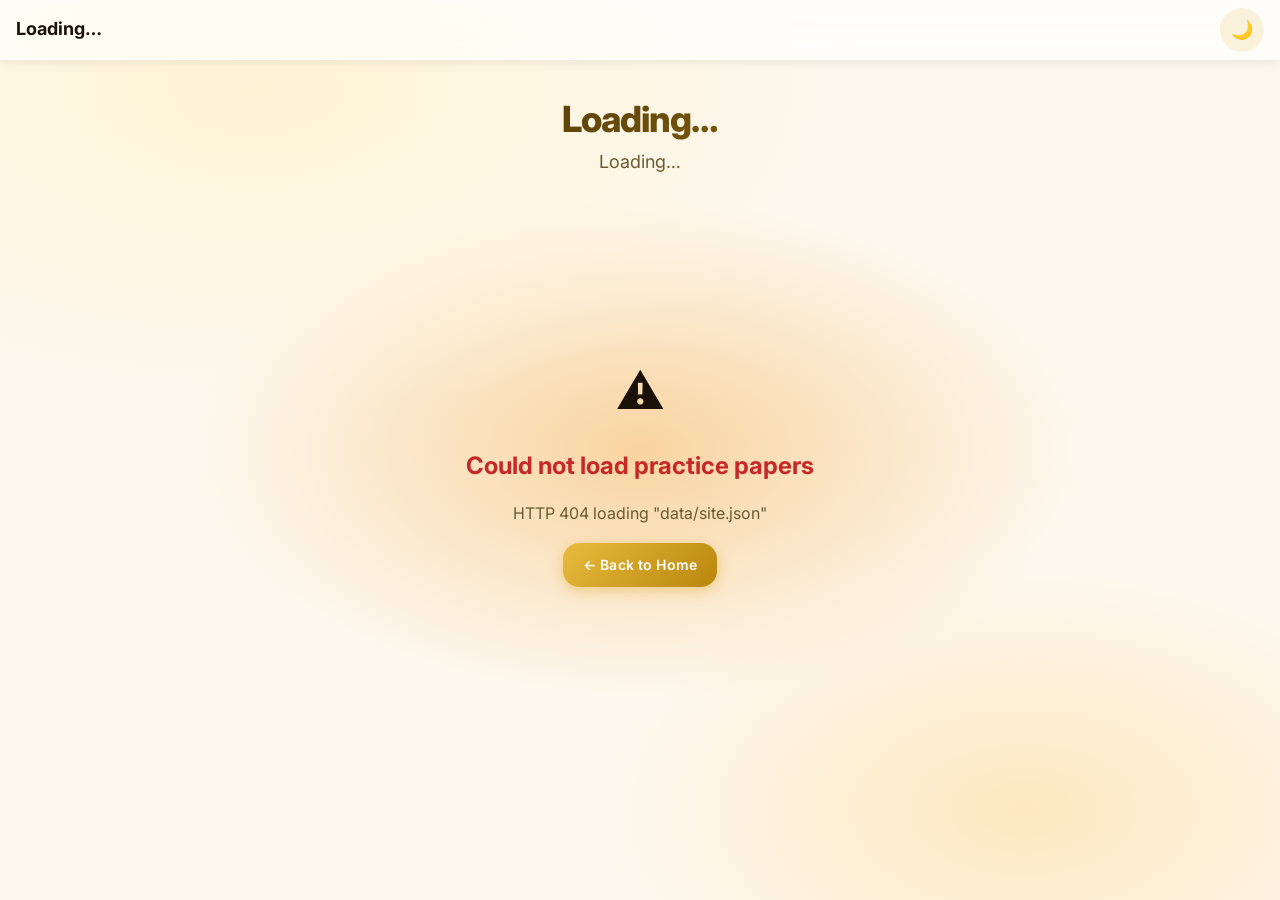
==== commit 2cc8ff9f: "Fix exam UI controls and reset options Co-authored-by: Copilot <223556219+Copilot@users.noreply.gith" ====
--- a/index.html
+++ b/index.html
@@ -3,19 +3,19 @@
 <head>
   <meta charset="UTF-8">
   <meta name="viewport" content="width=device-width, initial-scale=1, viewport-fit=cover">
-  <meta name="description" content="IBPS SO IT Officer Mains Practice Tests – MCQ exam practice">
-  <title>IBPS SO IT Officer – Practice Tests</title>
+  <meta name="description" content="MCQ exam practice">
+  <title>Practice Tests</title>
   <link rel="preconnect" href="https://fonts.googleapis.com">
   <link rel="preconnect" href="https://fonts.gstatic.com" crossorigin>
   <link href="https://fonts.googleapis.com/css2?family=Inter:wght@400;500;600;700;800;900&display=swap" rel="stylesheet">
-  <link rel="stylesheet" href="css/style.css">
+  <link rel="stylesheet" href="css/style.css?v=20261106-reset">
 </head>
-<body>
+<body data-page-title="Practice Tests">
 
   <!-- Top Navigation -->
   <header class="topbar" role="banner">
     <a href="index.html" class="topbar-brand" aria-label="Home">
-      <span>IBPS SO</span>&nbsp;IT Officer Practice
+      <span data-site-name>Loading…</span>
     </a>
     <div class="topbar-actions">
       <button class="theme-toggle" id="theme-toggle" aria-label="Toggle dark mode" title="Toggle dark/light mode">🌙</button>
@@ -25,8 +25,8 @@
   <!-- Hero -->
   <div class="container">
     <section class="home-hero" aria-labelledby="hero-title">
-      <h1 id="hero-title">IBPS SO IT Officer<br>(Mains) Practice Tests</h1>
-      <p>Topic-wise MCQ papers with negative marking, timer, and detailed analytics. Practice smart, score higher.</p>
+      <h1 id="hero-title" data-site-name>Loading…</h1>
+      <p data-site-tagline>Loading…</p>
     </section>
 
     <!-- Dynamic content renders here -->
@@ -37,8 +37,7 @@
 
   <!-- Toast container (injected by App) -->
 
-  <script src="js/app.js"></script>
-  <script src="js/home.js"></script>
+  <script src="js/app.js?v=20261106-reset"></script>
+  <script src="js/home.js?v=20261106-reset"></script>
 </body>
 </html>
-
--- a/css/style.css
+++ b/css/style.css
@@ -579,6 +579,25 @@
   border-top: 1px solid color-mix(in srgb, var(--text-muted) 20%, transparent);
   margin-top: var(--space-xl);
 }
+.footer-message { width: 100%; text-align: center; color: var(--text-secondary); font-size: var(--text-sm); }
+.reset-data-btn { min-width: 170px; }
+.page-footer, .test-footer { padding: var(--space-lg); text-align: center; color: var(--text-secondary); font-size: var(--text-sm); }
+.test-footer { padding-bottom: 96px; }
+
+/* Subject navigation and subject cards */
+.subjects-grid { display: grid; grid-template-columns: 1fr; gap: var(--space-lg); margin-bottom: var(--space-xl); }
+@media (min-width: 640px) { .subjects-grid { grid-template-columns: repeat(2, 1fr); } }
+@media (min-width: 1024px) { .subjects-grid { grid-template-columns: repeat(3, 1fr); } }
+.subject-card { display: block; padding: var(--space-xl); color: var(--text-primary); transition: transform var(--trans-base), box-shadow var(--trans-base); min-height: 220px; }
+.subject-card:not(.is-empty):hover { color: var(--text-primary); transform: translateY(-4px); box-shadow: 0 16px 40px rgba(180,130,20,.18); }
+.subject-card.is-empty { opacity: .68; }
+.subject-icon { display: inline-flex; align-items: center; justify-content: center; font-size: 32px; width: 54px; height: 54px; background: var(--accent-light); border-radius: var(--radius-md); margin-bottom: var(--space-md); }
+.subject-description { color: var(--text-secondary); font-size: var(--text-sm); margin-top: var(--space-sm); }
+.subject-card-stats { color: var(--accent); font-size: var(--text-sm); font-weight: 700; margin-top: var(--space-lg); }
+.breadcrumb { display: flex; gap: var(--space-sm); align-items: center; color: var(--text-muted); font-size: var(--text-sm); padding-top: var(--space-lg); }
+.subject-hero { display: flex; align-items: center; gap: var(--space-md); padding: var(--space-xl) 0 var(--space-lg); }
+.subject-hero h1 { font-size: var(--text-xl); line-height: 1.15; }.subject-hero p { color: var(--text-secondary); margin-top: var(--space-xs); }
+.weak-topics { margin-bottom: var(--space-xl); padding: var(--space-lg); }.weak-topics p { color: var(--text-secondary); font-size: var(--text-sm); margin: var(--space-xs) 0 var(--space-sm); }.weak-topics ul { padding-left: 22px; color: var(--text-secondary); }
 
 /* ── 8. TEST PAGE ─────────────────────────────────────────── */
 /* Timer bar */
@@ -752,6 +771,9 @@
   overflow-wrap: break-word;
   word-break: break-word;
 }
+.question-image { margin: 0 0 var(--space-lg); max-width: 100%; max-height: 420px; border-radius: var(--radius-md); object-fit: contain; }
+.question-image[hidden] { display: none; }
+.option-image { display: block; max-width: min(100%, 360px); max-height: 220px; margin-top: var(--space-sm); object-fit: contain; }
 
 /* Options */
 .options-list {
@@ -1545,4 +1567,3 @@
   .palette-sidebar, .btn, .toast-container { display: none !important; }
   .glass { background: white; border: 1px solid #ddd; }
 }
-
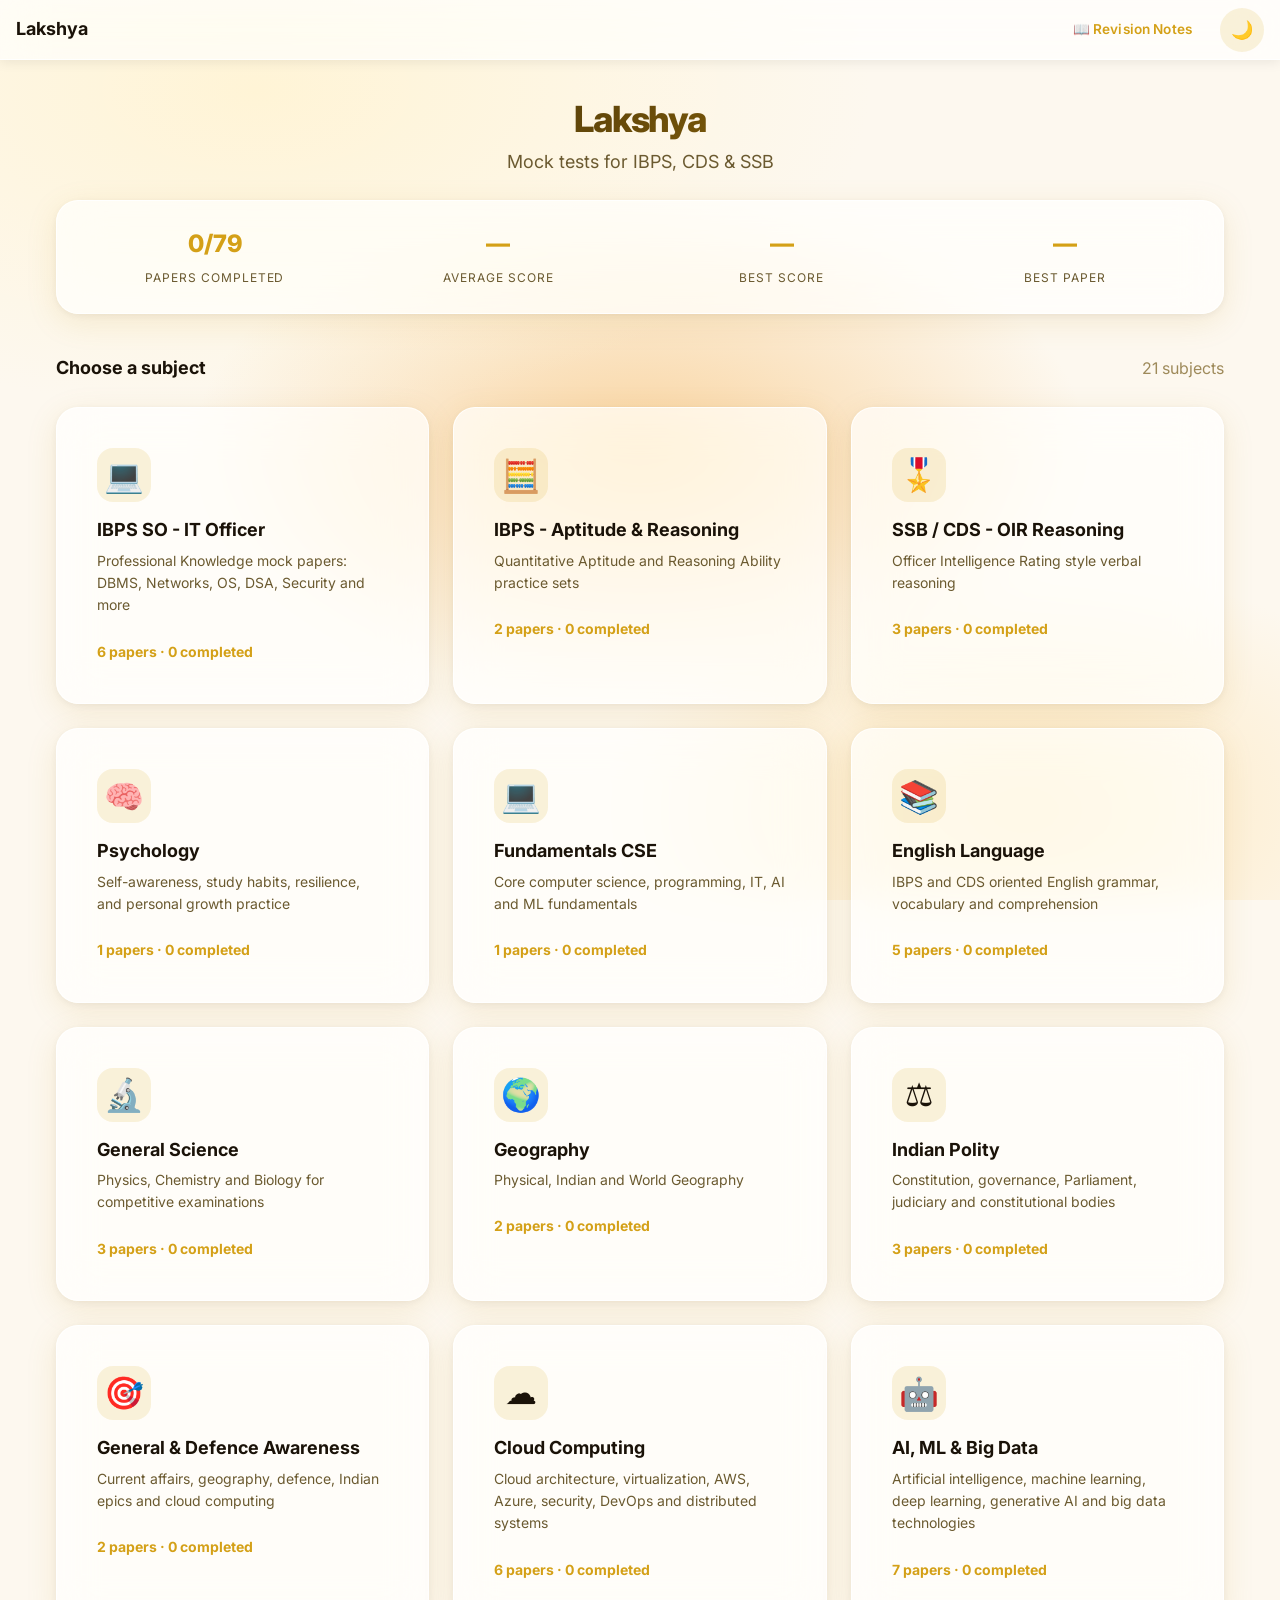
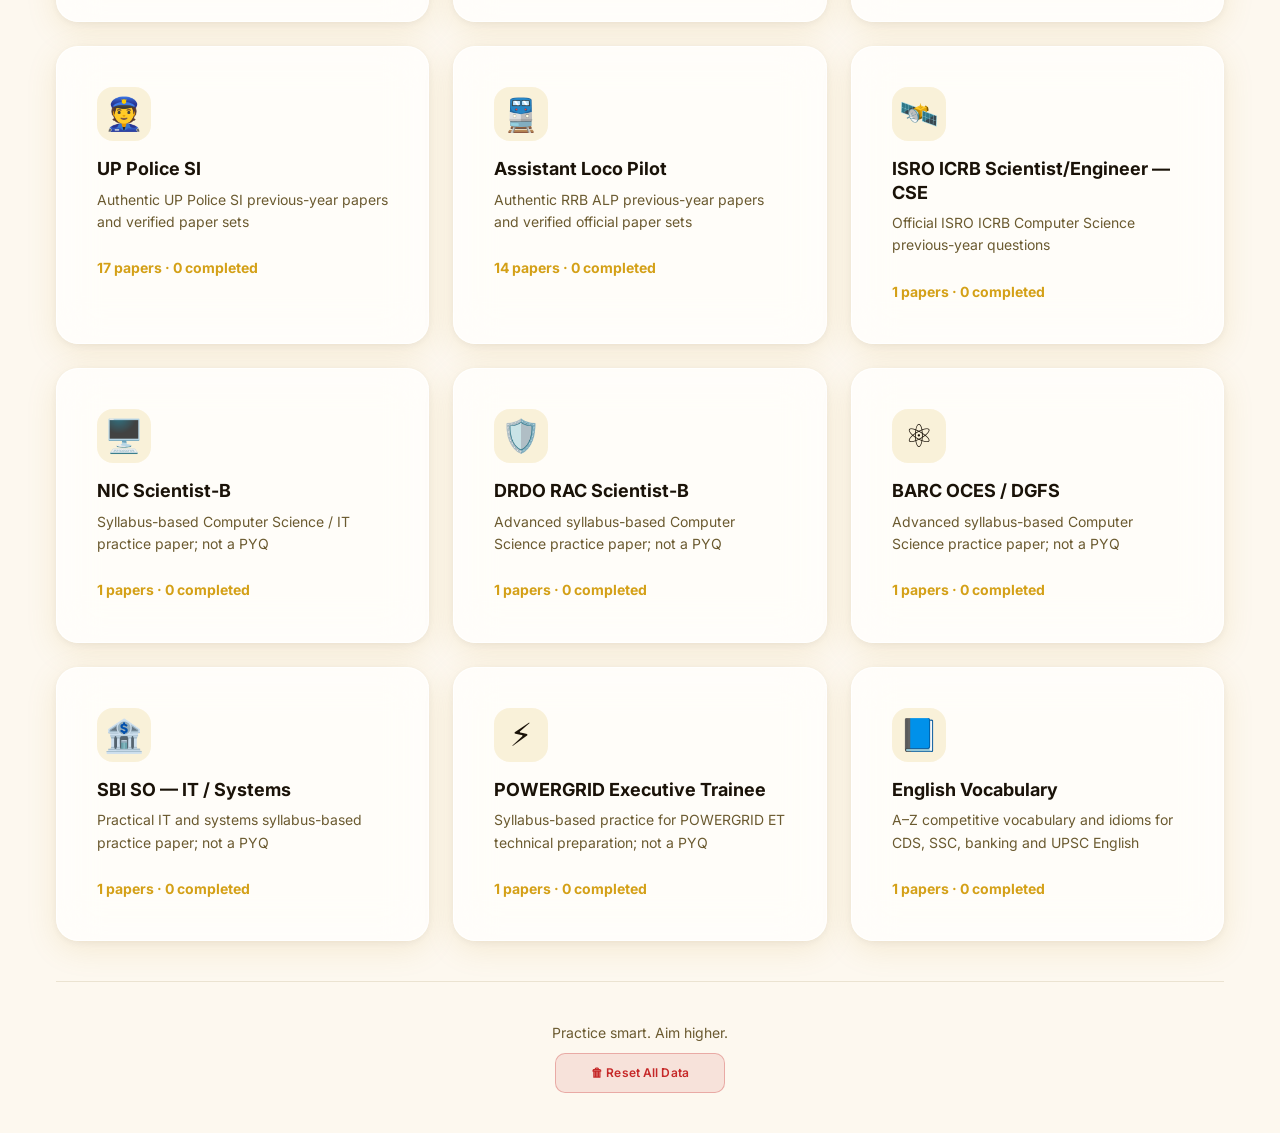
==== commit a7be4d92: "Add IBPS SO IT master papers and complete exam revision section with interactive viewer" ====
--- a/index.html
+++ b/index.html
@@ -18,6 +18,7 @@
       <span data-site-name>Loading…</span>
     </a>
     <div class="topbar-actions">
+      <a href="revision.html" class="btn btn-outline" style="font-size:0.85rem; padding:6px 12px; margin-right:8px; text-decoration:none; display:inline-flex; align-items:center; gap:4px;">📖 Revision Notes</a>
       <button class="theme-toggle" id="theme-toggle" aria-label="Toggle dark mode" title="Toggle dark/light mode">🌙</button>
     </div>
   </header>
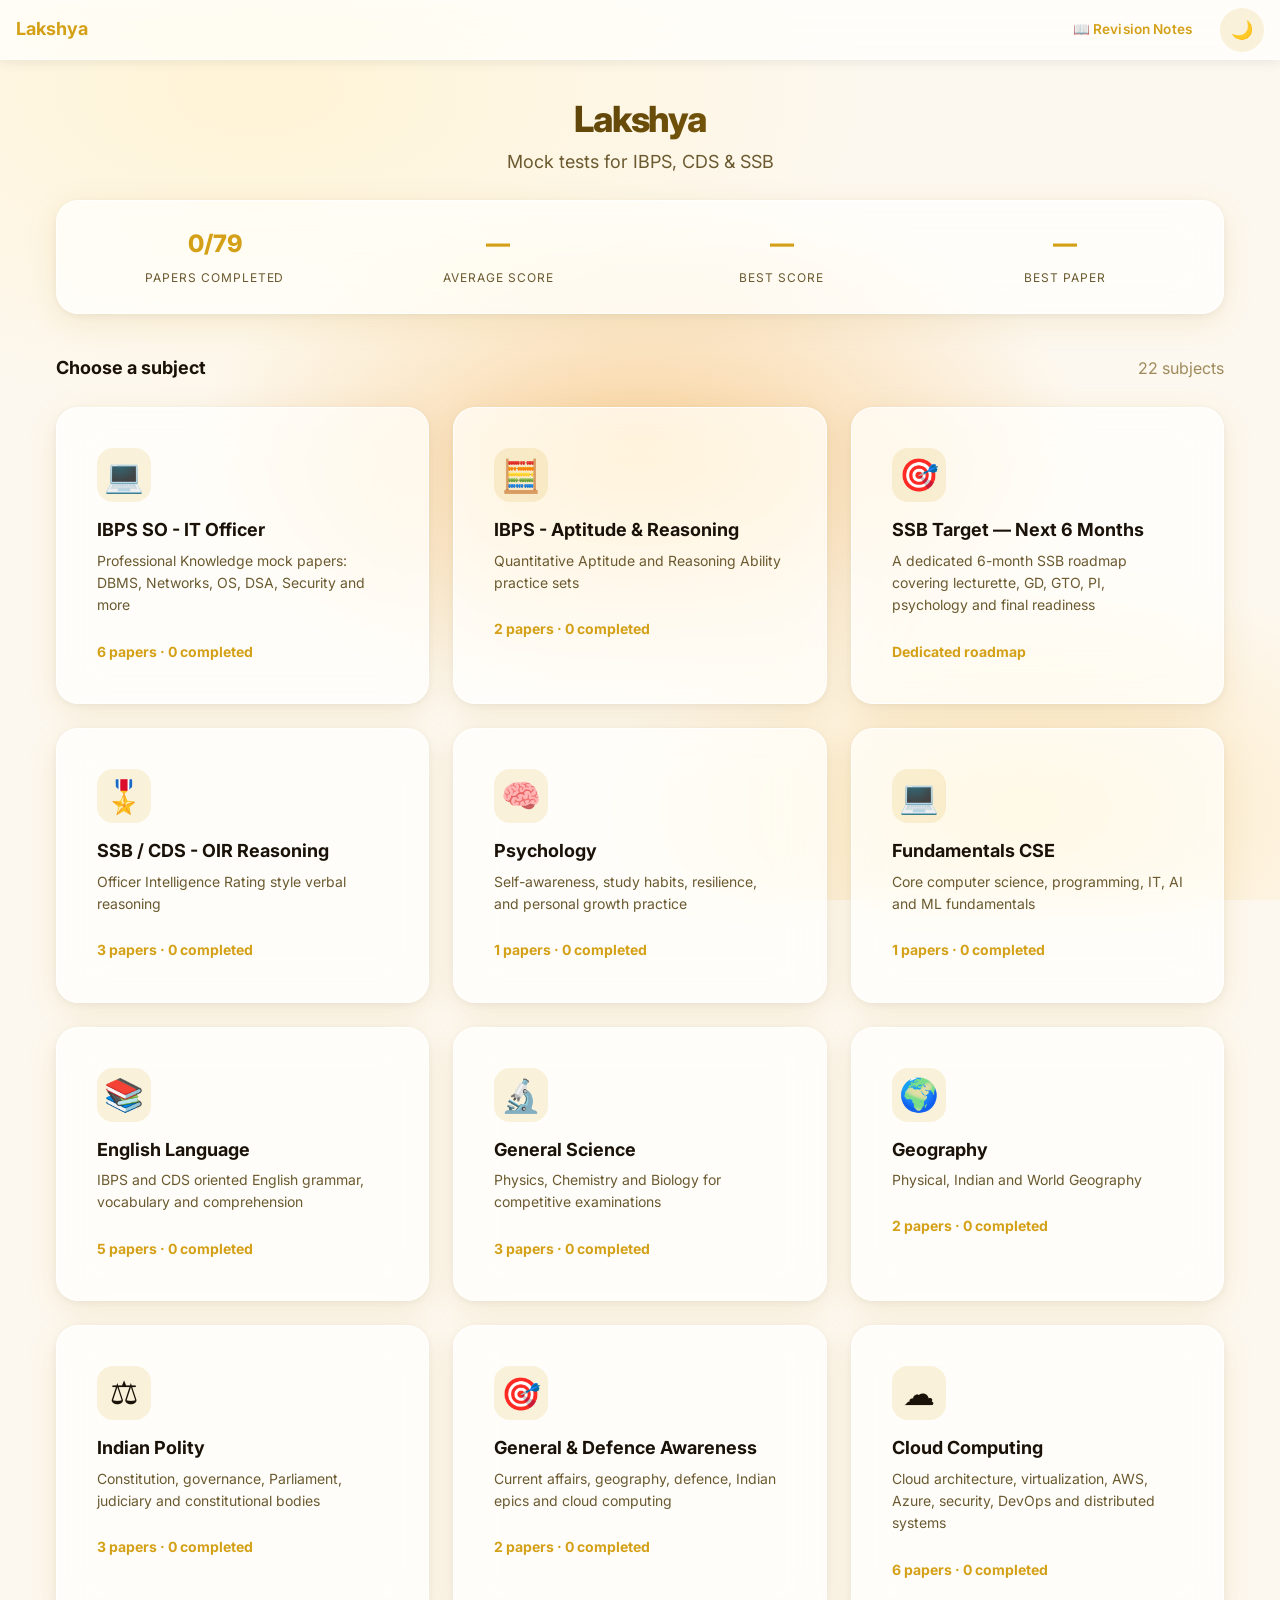
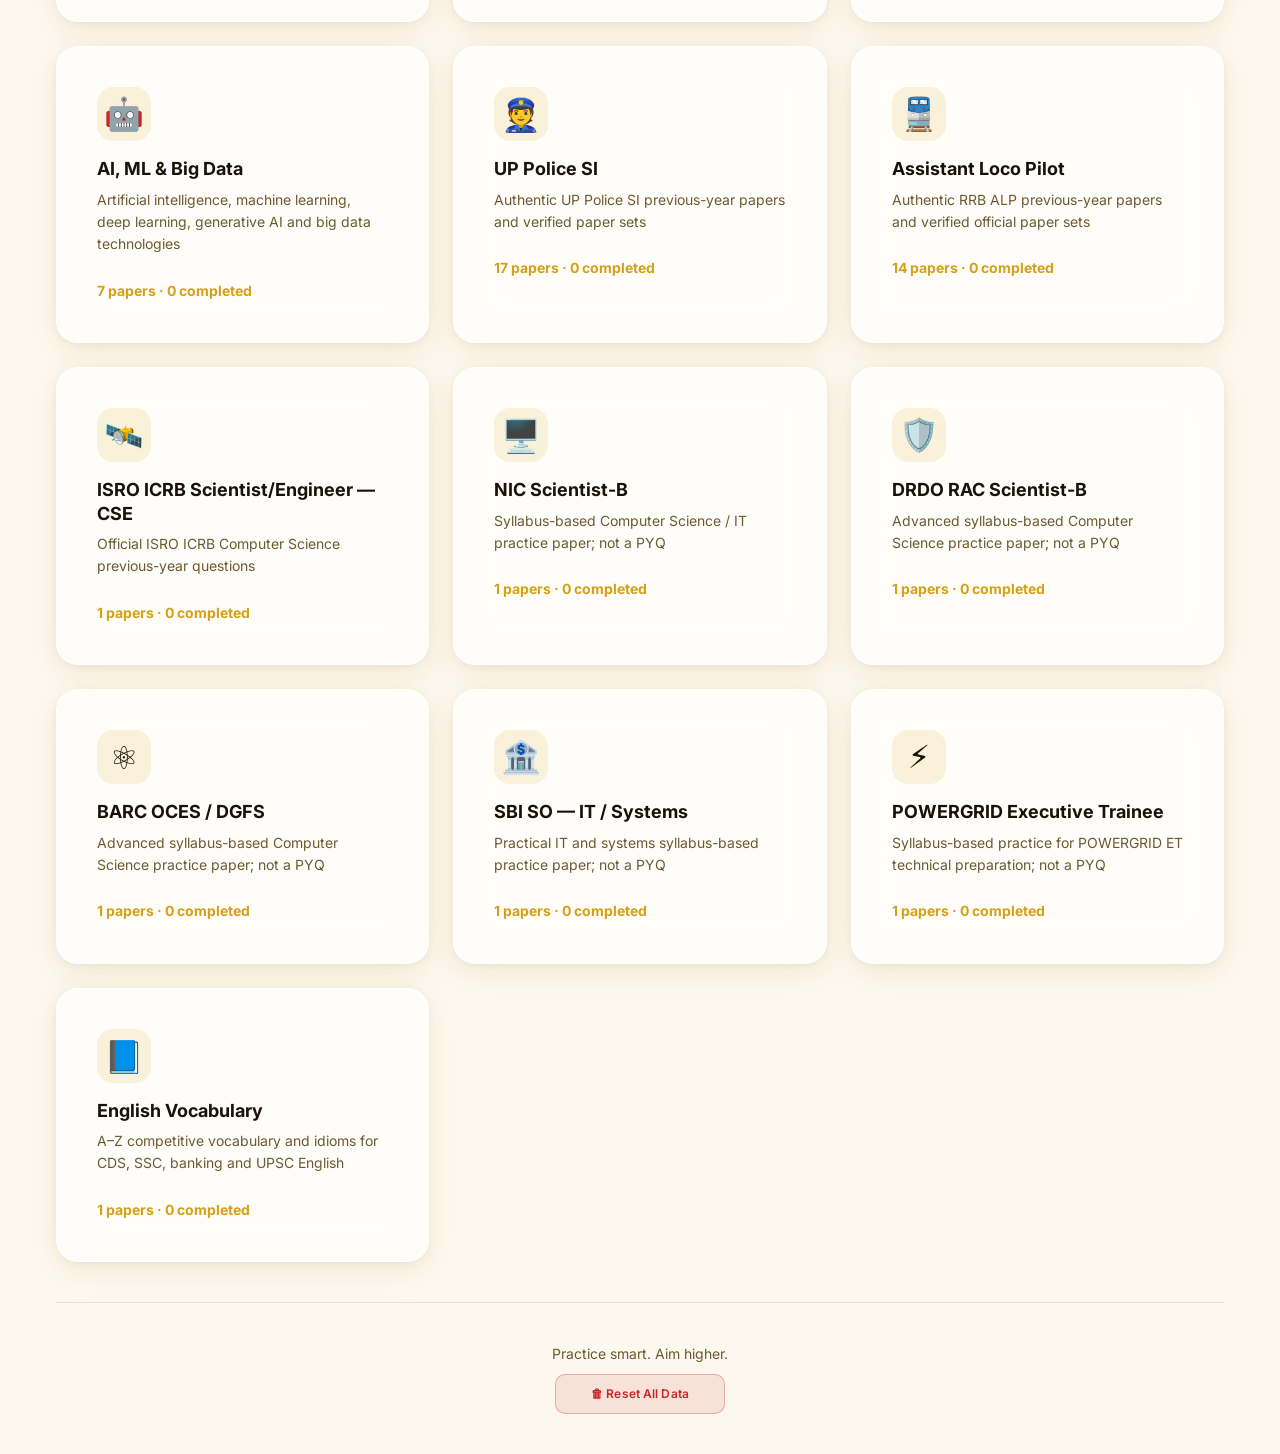
==== commit f2aa9906: "Add bilingual dataset importer and dark theme redesign Co-authored-by: Copilot <223556219+Copilot@us" ====
--- a/index.html
+++ b/index.html
@@ -8,7 +8,7 @@
   <link rel="preconnect" href="https://fonts.googleapis.com">
   <link rel="preconnect" href="https://fonts.gstatic.com" crossorigin>
   <link href="https://fonts.googleapis.com/css2?family=Inter:wght@400;500;600;700;800;900&display=swap" rel="stylesheet">
-  <link rel="stylesheet" href="css/style.css?v=20261106-reset">
+  <link rel="stylesheet" href="css/style.css?v=20261115-dark-colors">
 </head>
 <body data-page-title="Practice Tests">
 
@@ -18,7 +18,7 @@
       <span data-site-name>Loading…</span>
     </a>
     <div class="topbar-actions">
-      <a href="revision.html" class="btn btn-outline" style="font-size:0.85rem; padding:6px 12px; margin-right:8px; text-decoration:none; display:inline-flex; align-items:center; gap:4px;">📖 Revision Notes</a>
+      <a href="revision.html" id="revision-link" class="btn btn-outline" style="font-size:0.85rem; padding:6px 12px; margin-right:8px; text-decoration:none; display:inline-flex; align-items:center; gap:4px;">📖 Revision Notes</a>
       <button class="theme-toggle" id="theme-toggle" aria-label="Toggle dark mode" title="Toggle dark/light mode">🌙</button>
     </div>
   </header>
--- a/css/style.css
+++ b/css/style.css
@@ -35,7 +35,8 @@
   --accent:         var(--gold-500);
   --accent-hover:   var(--gold-600);
   --accent-light:   rgba(212, 160, 23, 0.14);
-  --accent-glow:    0 0 0 3px rgba(212, 160, 23, 0.28);
+  --accent-glow:    rgba(212, 160, 23, 0.28);
+  --accent-ring:    0 0 0 3px var(--accent-glow);
 
   --success:   #2e7d32;
   --success-bg: rgba(46, 125, 50, 0.1);
@@ -83,38 +84,66 @@
 
 /* ── Dark Mode ─────────────────────────────────────────────── */
 [data-theme="dark"] {
-  --bg-base:        #1a1408;
-  --bg-gradient-1:  #1f180a;
-  --bg-gradient-2:  #251c0c;
-  --bg-gradient-3:  #2c2210;
-
-  --glass-bg:       rgba(35, 25, 8, 0.78);
-  --glass-bg-dark:  rgba(35, 25, 8, 0.65);
-  --glass-border:   rgba(255, 220, 100, 0.12);
-  --glass-shadow:   0 8px 32px rgba(0,0,0,0.5), 0 2px 8px rgba(0,0,0,0.3);
-
-  --text-primary:   #f5e8c8;
-  --text-secondary: #c8aa70;
-  --text-muted:     #8a7250;
-
-  --accent:         var(--gold-400);
-  --accent-hover:   var(--gold-300);
-  --accent-light:   rgba(232, 187, 62, 0.15);
-
-  --q-not-visited:  rgba(255, 220, 100, 0.08);
-  --q-not-answered: #b71c1c;
-  --q-answered:     #1b5e20;
-  --q-marked:       #0d47a1;
-  --q-marked-answered: #6a1b9a;
-
-  --success:    #81c784;
-  --success-bg: rgba(129, 199, 132, 0.12);
-  --danger:     #ef9a9a;
-  --danger-bg:  rgba(239, 154, 154, 0.12);
-  --warning:    #ffcc80;
-  --warning-bg: rgba(255, 204, 128, 0.12);
-  --info:       #90caf9;
-  --info-bg:    rgba(144, 202, 249, 0.12);
+  color-scheme: dark;
+
+  --bg-primary: #090b10;
+  --bg-secondary: #0f1219;
+  --bg-tertiary: #151922;
+  --surface: #11151e;
+  --surface-elevated: #171c27;
+  --surface-hover: #1c2230;
+  --border: #252c3a;
+  --border-subtle: #1d2330;
+
+  --bg-base: var(--bg-primary);
+  --bg-gradient-1: rgba(139, 92, 246, 0.045);
+  --bg-gradient-2: rgba(34, 211, 238, 0.025);
+  --bg-gradient-3: rgba(52, 211, 153, 0.018);
+  --glass-bg: rgba(17, 21, 30, 0.94);
+  --glass-bg-dark: #171c27;
+  --glass-border: var(--border);
+  --glass-shadow: 0 8px 24px rgba(0, 0, 0, 0.22);
+  --glass-blur: blur(16px) saturate(115%);
+
+  --text-primary: #f1f5f9;
+  --text-secondary: #a7b0c0;
+  --text-muted: #858fa0;
+  --text-on-gold: #fff;
+
+  --accent: #8b5cf6;
+  --accent-hover: #a78bfa;
+  --accent-light: rgba(139, 92, 246, 0.12);
+  --accent-glow: rgba(139, 92, 246, 0.18);
+  --accent-ring: 0 0 0 3px var(--accent-glow);
+  --text-on-accent: #090b10;
+
+  --practice-primary: #22d3ee;
+  --practice-hover: #67e8f9;
+  --practice-soft: rgba(34, 211, 238, 0.10);
+  --practice-border: rgba(34, 211, 238, 0.25);
+  --revision-primary: #34d399;
+  --revision-hover: #6ee7b7;
+  --revision-soft: rgba(52, 211, 153, 0.10);
+  --revision-border: rgba(52, 211, 153, 0.25);
+
+  --success: #34d399;
+  --success-bg: rgba(52, 211, 153, 0.10);
+  --danger: #f87171;
+  --danger-bg: rgba(248, 113, 113, 0.10);
+  --warning: #fbbf24;
+  --warning-bg: rgba(251, 191, 36, 0.10);
+  --info: #38bdf8;
+  --info-bg: rgba(56, 189, 248, 0.10);
+
+  --q-not-visited: #252c3a;
+  --q-not-answered: var(--danger-bg);
+  --q-answered: var(--success-bg);
+  --q-marked: var(--info-bg);
+  --q-marked-answered: var(--accent-light);
+  --q-not-answered-text: var(--danger);
+  --q-answered-text: var(--success);
+  --q-marked-text: var(--info);
+  --q-marked-answered-text: var(--accent-hover);
 }
 
 /* ── 2. Reset & Base ──────────────────────────────────────── */
@@ -318,10 +347,20 @@
   text-overflow: ellipsis;
   white-space: nowrap;
 }
-}
 .topbar-brand span { color: var(--accent); }
 
 .topbar-actions { display: flex; align-items: center; gap: var(--space-sm); }
+.language-mode-control { display: inline-flex; align-items: center; gap: 6px; color: var(--text-secondary); font-size: var(--text-xs); }
+.language-mode-select {
+  min-height: 36px;
+  max-width: 160px;
+  padding: 0 8px;
+  border: 1px solid color-mix(in srgb, var(--text-muted) 35%, transparent);
+  border-radius: var(--radius-sm);
+  background: var(--glass-bg);
+  color: var(--text-primary);
+  font: inherit;
+}
 
 /* Theme toggle */
 .theme-toggle {
@@ -432,6 +471,24 @@
 @media (min-width: 1024px) {
   .papers-grid { grid-template-columns: repeat(3, 1fr); }
 }
+
+.bank-question-search { display: grid; gap: var(--space-md); padding: var(--space-lg); margin-bottom: var(--space-xl); }
+.bank-question-search input {
+  width: 100%;
+  min-width: 0;
+  padding: 11px 12px;
+  color: var(--text-primary);
+  background: var(--glass-bg);
+  border: 1px solid color-mix(in srgb, var(--text-muted) 30%, transparent);
+  border-radius: var(--radius-sm);
+}
+.bank-search-status { color: var(--text-muted); font-size: var(--text-sm); }
+.bank-search-results { display: grid; gap: var(--space-md); }
+.bank-search-result { display: grid; gap: var(--space-sm); padding: var(--space-md); border: 1px solid color-mix(in srgb, var(--text-muted) 22%, transparent); border-radius: var(--radius-md); }
+.bank-search-metadata { color: var(--text-muted); font-size: var(--text-xs); }
+.bank-search-question { color: var(--text-primary); font-size: var(--text-base); font-weight: 600; }
+.bank-search-options { display: grid; gap: var(--space-xs); }
+.bank-search-option { display: flex; align-items: flex-start; gap: var(--space-xs); font-size: var(--text-sm); }
 
 .paper-card {
   padding: var(--space-lg);
@@ -617,6 +674,7 @@
   border-bottom: 1px solid var(--glass-border);
   box-shadow: 0 2px 12px rgba(0,0,0,0.08);
 }
+.test-topbar .language-mode-control { flex-shrink: 0; }
 
 .test-title {
   font-size: var(--text-sm);
@@ -771,6 +829,12 @@
   overflow-wrap: break-word;
   word-break: break-word;
 }
+.bilingual-text { display: inline-flex; flex-direction: column; gap: 0.3em; max-width: 100%; }
+.bilingual-line { display: flex; align-items: baseline; flex-wrap: wrap; gap: 0.35em 0.6em; }
+.bilingual-label { flex: 0 0 auto; color: var(--text-muted); font-size: 0.74em; font-weight: 700; }
+.translation-pending { border-left: 2px solid var(--text-muted); padding-left: 0.55em; }
+.translation-status { color: var(--text-muted); font-size: var(--text-xs); font-style: italic; }
+.translation-missing { color: var(--text-muted); font-style: italic; }
 .question-image { margin: 0 0 var(--space-lg); max-width: 100%; max-height: 420px; border-radius: var(--radius-md); object-fit: contain; }
 .question-image[hidden] { display: none; }
 .option-image { display: block; max-width: min(100%, 360px); max-height: 220px; margin-top: var(--space-sm); object-fit: contain; }
@@ -805,7 +869,7 @@
 .option-item.selected {
   border-color: var(--accent);
   background: var(--accent-light);
-  box-shadow: var(--accent-glow);
+  box-shadow: var(--accent-ring);
 }
 
 .option-key {
@@ -838,6 +902,7 @@
   overflow-wrap: break-word;
   word-break: break-word;
 }
+.option-text .bilingual-text { display: flex; }
 
 /* Question nav buttons */
 .question-nav {
@@ -880,6 +945,11 @@
   .question-area { padding-bottom: 80px; }
 }
 @media (max-width: 480px) {
+  .topbar-actions { gap: var(--space-xs); }
+  .language-mode-control label { display: none; }
+  .language-mode-select { max-width: 132px; }
+  .test-topbar { gap: var(--space-xs); padding: 0 8px; }
+  .test-topbar .language-mode-select { max-width: 112px; }
   .sticky-nav-bottom {
     padding: var(--space-xs) 6px;
     gap: 4px;
@@ -916,6 +986,19 @@
   text-transform: uppercase;
   letter-spacing: 0.08em;
 }
+.palette-search { display: grid; gap: var(--space-xs); }
+.palette-search label,
+.palette-search span { color: var(--text-muted); font-size: var(--text-xs); }
+.palette-search input {
+  width: 100%;
+  min-width: 0;
+  padding: 9px 10px;
+  color: var(--text-primary);
+  background: var(--glass-bg);
+  border: 1px solid color-mix(in srgb, var(--text-muted) 30%, transparent);
+  border-radius: var(--radius-sm);
+}
+.palette-search-empty { grid-column: 1 / -1; color: var(--text-muted); font-size: var(--text-xs); }
 
 .palette-close-btn {
   display: none;
@@ -982,17 +1065,13 @@
   color: var(--text-primary);
 }
 .palette-btn:hover { transform: scale(1.12); box-shadow: 0 4px 12px rgba(0,0,0,0.2); }
-.palette-btn.current { ring: 2px solid var(--accent); box-shadow: 0 0 0 3px var(--accent), 0 4px 12px rgba(0,0,0,0.2); }
+.palette-btn.current { box-shadow: 0 0 0 3px var(--accent), 0 4px 12px rgba(0,0,0,0.2); }
 
 .palette-btn.state-not-visited  { background: var(--q-not-visited); }
-.palette-btn.state-not-answered { background: var(--q-not-answered); color: #fff; }
-.palette-btn.state-answered     { background: var(--q-answered); color: #1b5e20; }
-.palette-btn.state-marked       { background: var(--q-marked); color: #0d47a1; }
-.palette-btn.state-marked-answered { background: var(--q-marked-answered); color: #4a148c; }
-
-[data-theme="dark"] .palette-btn.state-answered { color: #c8e6c9; }
-[data-theme="dark"] .palette-btn.state-marked   { color: #bbdefb; }
-[data-theme="dark"] .palette-btn.state-marked-answered { color: #e1bee7; }
+.palette-btn.state-not-answered { background: var(--q-not-answered); color: var(--q-not-answered-text, #fff); }
+.palette-btn.state-answered     { background: var(--q-answered); color: var(--q-answered-text, #1b5e20); }
+.palette-btn.state-marked       { background: var(--q-marked); color: var(--q-marked-text, #0d47a1); }
+.palette-btn.state-marked-answered { background: var(--q-marked-answered); color: var(--q-marked-answered-text, #4a148c); }
 
 /* Submit button in sidebar */
 .palette-submit-area { margin-top: auto; }
@@ -1325,6 +1404,8 @@
   overflow-wrap: break-word;
   word-break: break-word;
 }
+.review-explanation { display: grid; gap: var(--space-xs); margin-bottom: var(--space-md); }
+.review-explanation > strong { color: var(--text-secondary); font-size: var(--text-sm); }
 
 .review-options {
   display: flex;
@@ -1523,6 +1604,425 @@
 .hidden { display: none !important; }
 .visually-hidden { @extend .sr-only; }
 
+/* Revision layout and content styles (kept in the shared theme sheet). */
+.revision-layout {
+  display: grid;
+  grid-template-columns: 280px 1fr;
+  gap: 24px;
+  margin-top: 24px;
+  align-items: start;
+}
+.revision-sidebar {
+  background: rgba(255, 255, 255, 0.7);
+  backdrop-filter: blur(12px);
+  border: 1px solid rgba(0, 0, 0, 0.08);
+  border-radius: 16px;
+  padding: 16px;
+  position: sticky;
+  top: 80px;
+  max-height: calc(100vh - 100px);
+  overflow-y: auto;
+}
+.filter-group { margin-bottom: 12px; }
+.filter-label {
+  display: block;
+  font-size: 0.72rem;
+  font-weight: 700;
+  text-transform: uppercase;
+  letter-spacing: 0.08em;
+  color: #666;
+  margin-bottom: 6px;
+}
+.filter-select {
+  width: 100%;
+  padding: 9px 12px;
+  border-radius: 10px;
+  border: 1px solid rgba(0, 0, 0, 0.15);
+  background: #fff;
+  color: #111;
+  font-size: 0.85rem;
+  outline: none;
+}
+.filter-actions { margin: 10px 0 14px; }
+.revision-search {
+  width: 100%;
+  padding: 10px 14px;
+  border-radius: 10px;
+  border: 1px solid rgba(0, 0, 0, 0.15);
+  background: #fff;
+  color: #111;
+  font-size: 0.9rem;
+  margin-bottom: 16px;
+  outline: none;
+}
+.category-group { margin-bottom: 16px; }
+.category-title {
+  font-size: 0.8rem;
+  font-weight: 700;
+  text-transform: uppercase;
+  letter-spacing: 0.5px;
+  color: #777;
+  margin-bottom: 8px;
+  display: flex;
+  align-items: center;
+  gap: 6px;
+}
+.module-item {
+  display: block;
+  padding: 8px 12px;
+  border-radius: 8px;
+  font-size: 0.85rem;
+  color: #222;
+  text-decoration: none;
+  transition: all 0.2s;
+  margin-bottom: 4px;
+  cursor: pointer;
+}
+.module-item:hover,
+.module-item.active {
+  background: rgba(217, 119, 6, 0.12);
+  color: #d97706;
+  font-weight: 600;
+}
+.revision-content {
+  background: rgba(255, 255, 255, 0.8);
+  backdrop-filter: blur(16px);
+  border: 1px solid rgba(0, 0, 0, 0.08);
+  border-radius: 20px;
+  padding: 32px;
+  min-height: 500px;
+  box-shadow: 0 4px 24px rgba(0, 0, 0, 0.04);
+}
+.home-hero .revision-intro { color: #666; font-size: 1rem; margin: 0; }
+.revision-meta-bar {
+  display: flex;
+  justify-content: space-between;
+  align-items: center;
+  flex-wrap: wrap;
+  gap: 12px;
+  padding-bottom: 20px;
+  margin-bottom: 24px;
+  border-bottom: 1px solid rgba(0, 0, 0, 0.08);
+}
+.meta-badge {
+  display: inline-flex;
+  align-items: center;
+  gap: 6px;
+  padding: 4px 10px;
+  border-radius: 20px;
+  background: rgba(217, 119, 6, 0.1);
+  color: #d97706;
+  font-size: 0.8rem;
+  font-weight: 600;
+}
+.meta-badge--topics { background: rgba(59, 130, 246, 0.1); color: #2563eb; }
+.meta-badge--words { background: rgba(16, 185, 129, 0.1); color: #059669; }
+.rendered-markdown h1 { font-size: 1.8rem; margin: 0 0 16px; color: #111; }
+.rendered-markdown h2 {
+  font-size: 1.35rem;
+  margin: 28px 0 12px;
+  border-bottom: 1px solid rgba(0, 0, 0, 0.08);
+  padding-bottom: 6px;
+  color: #111;
+}
+.rendered-markdown h3 { font-size: 1.1rem; margin: 20px 0 8px; color: #222; }
+.rendered-markdown h4 { margin: 18px 0 8px; color: #222; }
+.rendered-markdown p { line-height: 1.65; margin-bottom: 14px; font-size: 0.95rem; }
+.rendered-markdown ul,
+.rendered-markdown ol { padding-left: 24px; margin-bottom: 16px; font-size: 0.95rem; line-height: 1.6; }
+.rendered-markdown li { margin-bottom: 6px; }
+.rendered-markdown table { width: 100%; border-collapse: collapse; margin: 20px 0; font-size: 0.88rem; overflow-x: auto; display: block; }
+.rendered-markdown th,
+.rendered-markdown td { padding: 10px 14px; border: 1px solid rgba(0, 0, 0, 0.1); text-align: left; }
+.rendered-markdown th { background: rgba(0, 0, 0, 0.04); font-weight: 700; }
+.rendered-markdown pre {
+  background: #1e1e24;
+  color: #f8f8f2;
+  padding: 16px;
+  border-radius: 12px;
+  overflow-x: auto;
+  font-family: 'JetBrains Mono', monospace;
+  font-size: 0.85rem;
+  line-height: 1.45;
+  margin: 16px 0;
+}
+.rendered-markdown code { font-family: 'JetBrains Mono', monospace; font-size: 0.88em; background: rgba(0, 0, 0, 0.05); padding: 2px 6px; border-radius: 4px; }
+.rendered-markdown pre code { background: transparent; padding: 0; }
+.rendered-markdown blockquote {
+  border-left: 4px solid #d97706;
+  padding: 10px 16px;
+  margin: 16px 0;
+  background: rgba(217, 119, 6, 0.05);
+  border-radius: 0 8px 8px 0;
+  font-style: italic;
+}
+.rendered-markdown .math-inline { color: #b45309; background: rgba(217, 119, 6, 0.08); padding: 1px 4px; border-radius: 3px; }
+.revision-divider { border: 0; border-top: 1px solid rgba(0, 0, 0, 0.1); margin: 24px 0; }
+.revision-error { padding: 20px; color: #dc2626; }
+.revision-load-state { text-align: center; padding: 40px; color: var(--text-muted); }
+@media (max-width: 840px) {
+  .revision-layout { grid-template-columns: 1fr; }
+  .revision-sidebar { position: static; max-height: none; }
+}
+
+/* ── Dark palette: shared surfaces and section accents ───── */
+[data-theme="dark"] .glass {
+  background-color: var(--surface);
+  border-color: var(--border);
+  box-shadow: var(--glass-shadow);
+}
+[data-theme="dark"] .topbar,
+[data-theme="dark"] .test-topbar,
+[data-theme="dark"] .sticky-nav-bottom {
+  background: rgba(15, 18, 25, 0.94);
+  border-color: var(--border-subtle);
+}
+[data-theme="dark"] .btn-primary {
+  background: var(--accent);
+  color: var(--text-on-accent);
+  box-shadow: 0 4px 14px rgba(139, 92, 246, 0.16);
+}
+[data-theme="dark"] .btn-primary:hover {
+  background: var(--accent-hover);
+  color: var(--text-on-accent);
+  box-shadow: 0 6px 16px rgba(139, 92, 246, 0.20);
+}
+[data-theme="dark"] .btn-secondary {
+  background: var(--surface-elevated);
+  border-color: var(--border);
+  box-shadow: none;
+}
+[data-theme="dark"] .btn-secondary:hover {
+  background: var(--surface-hover);
+  border-color: rgba(139, 92, 246, 0.35);
+  box-shadow: 0 4px 12px rgba(0, 0, 0, 0.2);
+}
+[data-theme="dark"] .btn-danger:hover,
+[data-theme="dark"] .btn-mark.active {
+  color: #090b10;
+}
+[data-theme="dark"] .theme-toggle,
+[data-theme="dark"] .btn-ghost:hover,
+[data-theme="dark"] .section-tab:hover,
+[data-theme="dark"] .filter-btn:hover {
+  background: var(--accent-light);
+  color: var(--accent-hover);
+}
+[data-theme="dark"] .home-hero h1 {
+  background: none;
+  color: var(--text-primary);
+  -webkit-text-fill-color: currentColor;
+}
+[data-theme="dark"] .paper-card,
+[data-theme="dark"] .subject-card,
+[data-theme="dark"] .review-card,
+[data-theme="dark"] .question-wrapper,
+[data-theme="dark"] .section-box {
+  background: var(--surface);
+  border-color: var(--border);
+  border-radius: 14px;
+}
+[data-theme="dark"] .paper-card::before {
+  background: var(--practice-primary);
+}
+[data-theme="dark"] .paper-card:hover {
+  background: var(--surface-hover);
+  border-color: var(--practice-border);
+  box-shadow: 0 8px 20px rgba(0, 0, 0, 0.24);
+}
+[data-theme="dark"] .subject-card:not(.is-empty):hover {
+  background: var(--surface-hover);
+  border-color: rgba(139, 92, 246, 0.35);
+  box-shadow: 0 8px 20px rgba(0, 0, 0, 0.24);
+}
+[data-theme="dark"] .progress-bar-fill,
+[data-theme="dark"] .subj-bar-fill {
+  background: var(--practice-primary);
+}
+[data-theme="dark"] .subj-bar-fill.bar-danger { background: var(--danger); }
+[data-theme="dark"] .subj-bar-fill.bar-warning { background: var(--warning); }
+[data-theme="dark"] .best-score-badge {
+  background: var(--accent-light);
+  border-color: rgba(139, 92, 246, 0.28);
+  color: var(--accent-hover);
+}
+[data-theme="dark"] .score-hero::before {
+  background: radial-gradient(ellipse 60% 50% at 50% 50%, rgba(139, 92, 246, 0.055), transparent 70%);
+}
+[data-theme="dark"] .palette-sidebar {
+  border-color: var(--border-subtle);
+  scrollbar-color: #3a4354 transparent;
+}
+[data-theme="dark"] .palette-sidebar::-webkit-scrollbar-thumb { background: #3a4354; }
+[data-theme="dark"] .option-item {
+  background: var(--bg-tertiary);
+  border-color: #293142;
+}
+[data-theme="dark"] .option-item:hover {
+  background: rgba(139, 92, 246, 0.07);
+  border-color: var(--accent);
+}
+[data-theme="dark"] .option-item.selected {
+  background: rgba(139, 92, 246, 0.12);
+  border-color: var(--accent);
+  box-shadow: 0 0 0 2px var(--accent-glow);
+}
+[data-theme="dark"] .option-item.selected .option-key {
+  color: var(--text-on-accent);
+}
+[data-theme="dark"] .timer-display,
+[data-theme="dark"] .question-number,
+[data-theme="dark"] .progress-bar-fill {
+  color: var(--practice-primary);
+}
+[data-theme="dark"] .timer-display {
+  background: var(--practice-soft);
+  border-color: var(--practice-border);
+}
+[data-theme="dark"] .timer-display.warning {
+  background: var(--warning-bg);
+  color: var(--warning);
+}
+[data-theme="dark"] .timer-display.danger {
+  background: var(--danger-bg);
+  color: var(--danger);
+}
+[data-theme="dark"] .palette-toggle-btn {
+  background: var(--practice-primary);
+  color: #071014;
+  box-shadow: 0 4px 14px rgba(34, 211, 238, 0.15);
+}
+[data-theme="dark"] .palette-btn.state-not-visited { color: var(--text-secondary); }
+[data-theme="dark"] .palette-btn.state-not-answered { color: var(--danger); }
+[data-theme="dark"] .palette-btn.state-answered { color: var(--success); }
+[data-theme="dark"] .palette-btn.state-marked { color: var(--info); }
+[data-theme="dark"] .palette-btn.state-marked-answered { color: var(--accent-hover); }
+[data-theme="dark"] .palette-btn.current {
+  box-shadow: 0 0 0 3px var(--accent-glow);
+}
+
+[data-theme="dark"] body[data-page-title="Practice Tests"],
+[data-theme="dark"] body[data-page-title="Subject"],
+[data-theme="dark"] body[data-page-title="Exam"],
+[data-theme="dark"] body[data-page-title="Result"] {
+  --section-accent: var(--practice-primary);
+}
+[data-theme="dark"] body[data-page-title="Practice Tests"] .subject-card:not(.is-empty):hover,
+[data-theme="dark"] body[data-page-title="Subject"] .paper-card:hover {
+  border-color: var(--practice-border);
+}
+[data-theme="dark"] body[data-page-title="Subject"] .paper-card .btn-primary {
+  background: var(--practice-primary);
+  color: #071014;
+  box-shadow: none;
+}
+[data-theme="dark"] body[data-page-title="Subject"] .paper-card .btn-primary:hover {
+  background: var(--practice-hover);
+}
+[data-theme="dark"] body[data-page-title="Practice Tests"] .subject-card:hover .subject-card-stats,
+[data-theme="dark"] body[data-page-title="Subject"] .summary-stat-value,
+[data-theme="dark"] body[data-page-title="Result"] .score-main {
+  color: var(--practice-primary);
+}
+
+/* Revision shares the base surfaces and violet brand, with emerald details. */
+[data-theme="dark"] body[data-page-title="Revision Materials"] {
+  --section-accent: var(--revision-primary);
+}
+[data-theme="dark"] body[data-page-title="Revision Materials"] .revision-sidebar,
+[data-theme="dark"] body[data-page-title="Revision Materials"] .revision-content {
+  background: var(--surface);
+  border-color: var(--border);
+  box-shadow: 0 8px 24px rgba(0, 0, 0, 0.18);
+  border-radius: 14px;
+}
+[data-theme="dark"] body[data-page-title="Revision Materials"] .home-hero .revision-intro {
+  color: var(--text-secondary);
+}
+[data-theme="dark"] body[data-page-title="Revision Materials"] .category-title,
+[data-theme="dark"] body[data-page-title="Revision Materials"] .filter-label {
+  color: var(--text-muted);
+}
+[data-theme="dark"] body[data-page-title="Revision Materials"] .filter-select,
+[data-theme="dark"] body[data-page-title="Revision Materials"] .revision-search {
+  background: var(--bg-secondary);
+  border-color: var(--border);
+  color: var(--text-primary);
+}
+[data-theme="dark"] body[data-page-title="Revision Materials"] .filter-select:focus,
+[data-theme="dark"] body[data-page-title="Revision Materials"] .revision-search:focus {
+  border-color: var(--accent);
+  box-shadow: 0 0 0 3px var(--accent-glow);
+}
+[data-theme="dark"] body[data-page-title="Revision Materials"] .module-item {
+  color: #7f8899;
+}
+[data-theme="dark"] body[data-page-title="Revision Materials"] .module-item:hover {
+  background: rgba(139, 92, 246, 0.06);
+  color: #e2e8f0;
+}
+[data-theme="dark"] body[data-page-title="Revision Materials"] .module-item.active {
+  background: rgba(139, 92, 246, 0.12);
+  color: #fff;
+  box-shadow: inset 2px 0 var(--accent);
+}
+[data-theme="dark"] body[data-page-title="Revision Materials"] .meta-badge {
+  background: var(--revision-soft);
+  color: var(--revision-primary);
+}
+[data-theme="dark"] body[data-page-title="Revision Materials"] .meta-badge--topics {
+  background: var(--accent-light);
+  color: var(--accent-hover);
+}
+[data-theme="dark"] body[data-page-title="Revision Materials"] .rendered-markdown h1,
+[data-theme="dark"] body[data-page-title="Revision Materials"] .rendered-markdown h2,
+[data-theme="dark"] body[data-page-title="Revision Materials"] .rendered-markdown h3,
+[data-theme="dark"] body[data-page-title="Revision Materials"] .rendered-markdown h4 {
+  color: var(--text-primary);
+}
+[data-theme="dark"] body[data-page-title="Revision Materials"] .rendered-markdown h2 {
+  border-bottom-color: var(--border);
+  box-shadow: inset 0 -1px var(--revision-border);
+}
+[data-theme="dark"] body[data-page-title="Revision Materials"] .rendered-markdown {
+  color: var(--text-secondary);
+}
+[data-theme="dark"] body[data-page-title="Revision Materials"] .rendered-markdown a {
+  color: var(--accent-hover);
+}
+[data-theme="dark"] body[data-page-title="Revision Materials"] .rendered-markdown th {
+  background: var(--surface-elevated);
+}
+[data-theme="dark"] body[data-page-title="Revision Materials"] .rendered-markdown th,
+[data-theme="dark"] body[data-page-title="Revision Materials"] .rendered-markdown td,
+[data-theme="dark"] body[data-page-title="Revision Materials"] .revision-divider {
+  border-color: var(--border);
+}
+[data-theme="dark"] body[data-page-title="Revision Materials"] .rendered-markdown pre {
+  background: #0c0f15;
+  color: #d7deea;
+  border: 1px solid var(--border-subtle);
+}
+[data-theme="dark"] body[data-page-title="Revision Materials"] .rendered-markdown code {
+  background: var(--surface-elevated);
+  color: #c4b5fd;
+}
+[data-theme="dark"] body[data-page-title="Revision Materials"] .rendered-markdown pre code {
+  background: transparent;
+  color: inherit;
+}
+[data-theme="dark"] body[data-page-title="Revision Materials"] .rendered-markdown blockquote {
+  border-left-color: var(--revision-primary);
+  background: var(--revision-soft);
+}
+[data-theme="dark"] body[data-page-title="Revision Materials"] .rendered-markdown .math-inline {
+  background: var(--accent-light);
+  color: var(--accent-hover);
+}
+[data-theme="dark"] body[data-page-title="Revision Materials"] .revision-error {
+  color: var(--danger);
+}
+
 /* Divider */
 .divider {
   height: 1px;
@@ -1564,6 +2064,6 @@
 /* Print */
 @media print {
   .topbar, .test-topbar, .sticky-nav-bottom, .palette-toggle-btn,
-  .palette-sidebar, .btn, .toast-container { display: none !important; }
+  .palette-sidebar, .btn, .toast-container, .language-mode-control { display: none !important; }
   .glass { background: white; border: 1px solid #ddd; }
 }
